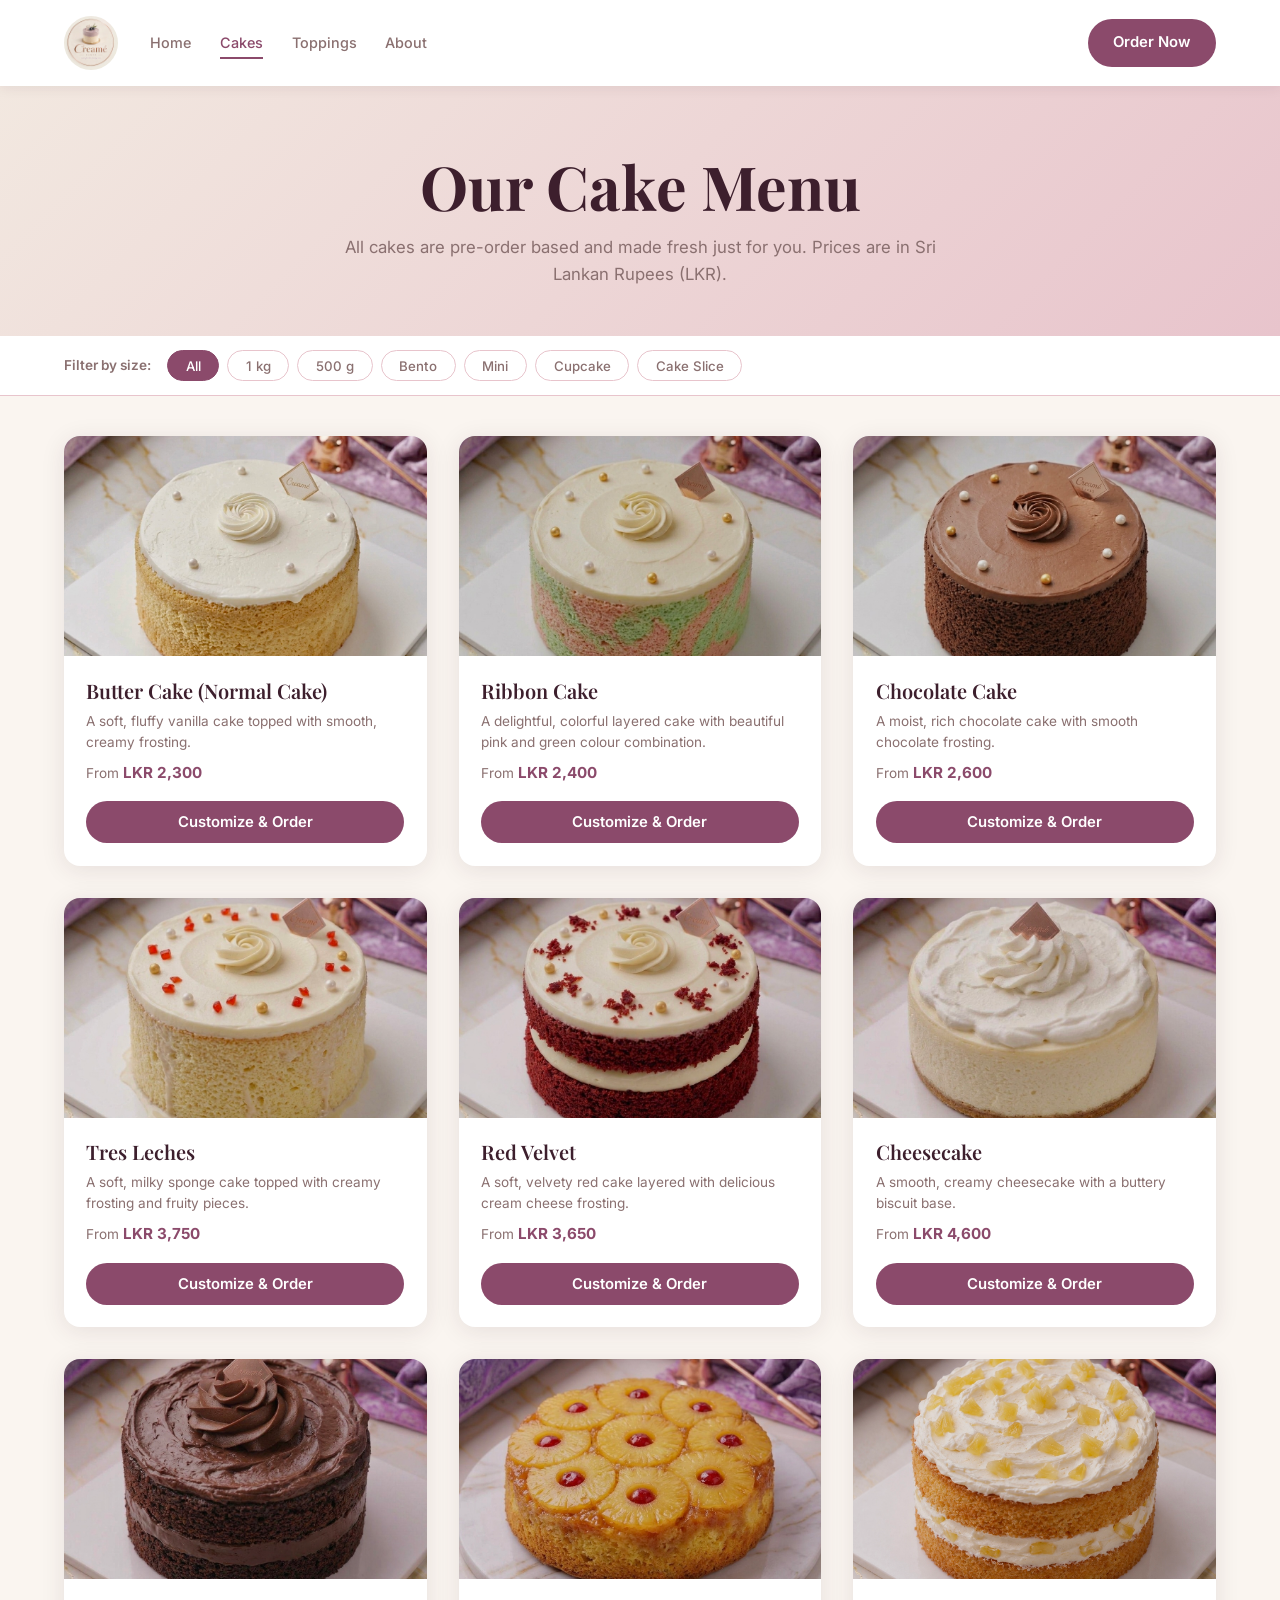
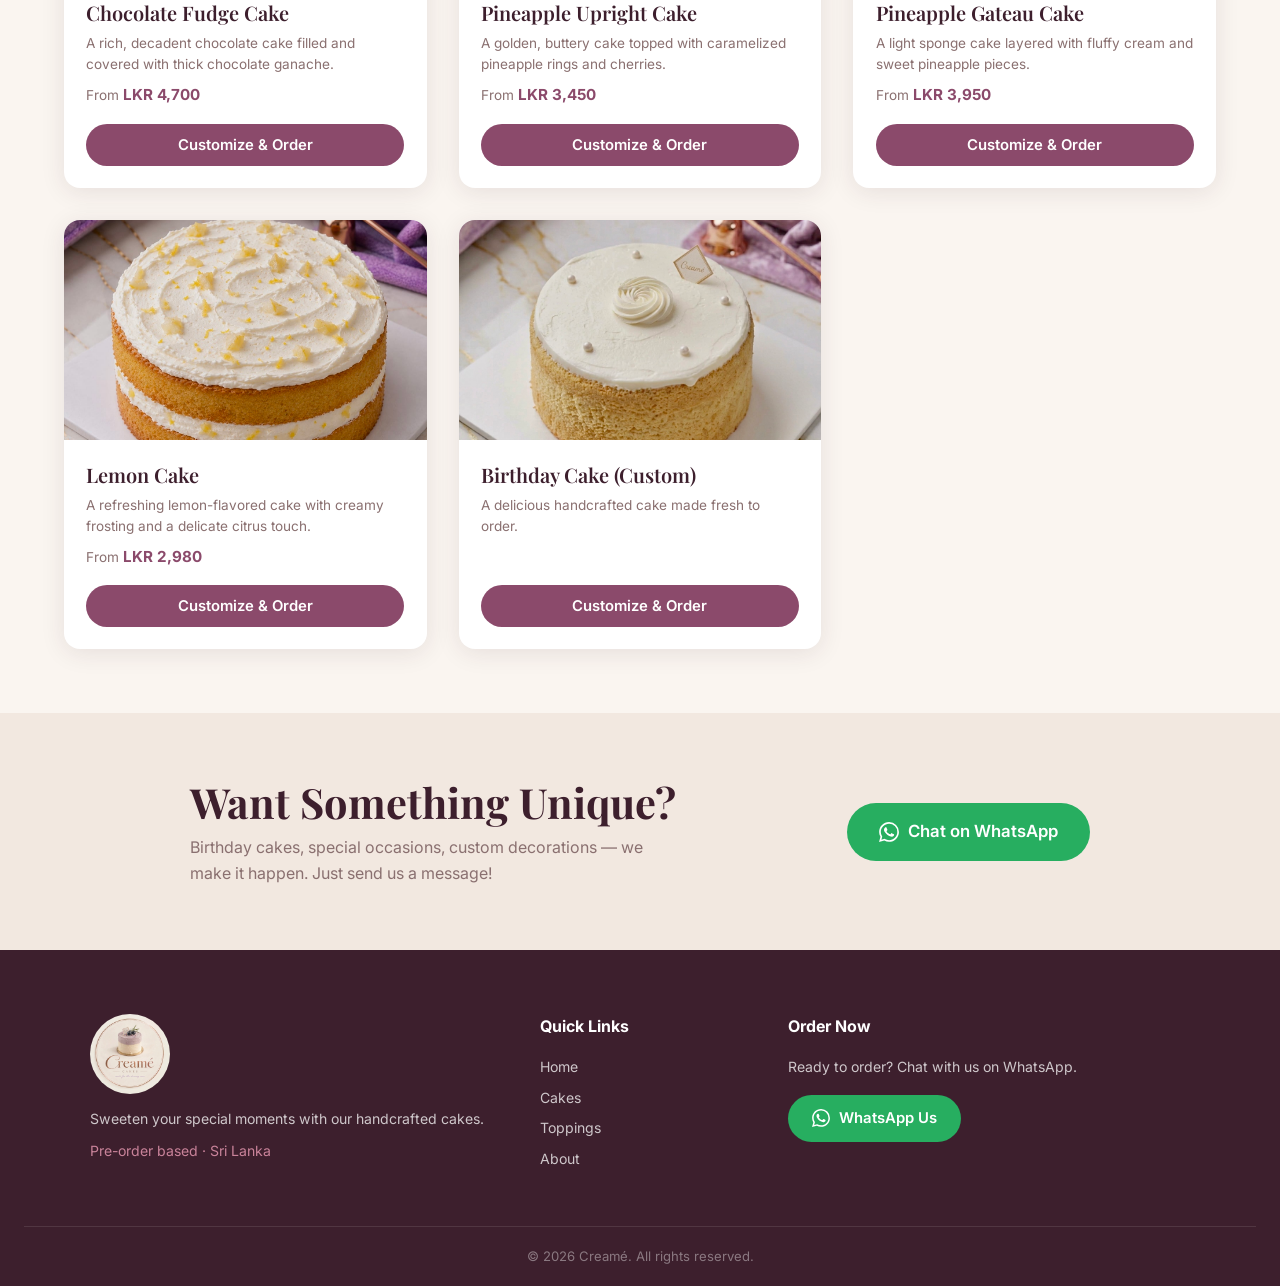
==== catalogue.html @ 0c9bd1e6 "Fix catalogue: embed hardcoded data, fix per-size images and order modal - Add js/data.js with all p" ====
<!DOCTYPE html>
<html lang="en">
<head>
  <meta charset="UTF-8" />
  <meta name="viewport" content="width=device-width, initial-scale=1.0" />
  <title>Cake Catalogue – Creamé</title>
  <link rel="stylesheet" href="css/style.css" />
  <link href="https://fonts.googleapis.com/css2?family=Playfair+Display:ital,wght@0,400;0,600;0,700;1,400&family=Inter:wght@300;400;500;600&display=swap" rel="stylesheet" />
</head>
<body>

  <!-- NAV -->
  <header class="navbar">
    <div class="nav-inner">
      <a href="index.html" class="logo-img-link"><img src="images/logo.jpeg" alt="Creamé Cakes" class="logo-img" /></a>
      <nav class="nav-links">
        <a href="index.html">Home</a>
        <a href="catalogue.html" class="active">Cakes</a>
        <a href="index.html#toppings">Toppings</a>
        <a href="index.html#about">About</a>
      </nav>
      <a href="#catalogue" class="btn-primary">Order Now</a>
      <button class="hamburger" id="hamburger" aria-label="menu">&#9776;</button>
    </div>
    <div class="mobile-menu" id="mobileMenu">
      <a href="index.html">Home</a>
      <a href="catalogue.html">Cakes</a>
      <a href="index.html#toppings">Toppings</a>
      <a href="index.html#about">About</a>
    </div>
  </header>

  <!-- PAGE HERO -->
  <section class="page-hero">
    <h1>Our Cake Menu</h1>
    <p>All cakes are pre-order based and made fresh just for you. Prices are in Sri Lankan Rupees (LKR).</p>
  </section>

  <!-- LOADING -->
  <div class="loader" id="loader">
    <div class="loader-spinner"></div>
    <p>Loading our freshest menu...</p>
  </div>

  <!-- ERROR -->
  <div class="fetch-error" id="fetchError" style="display:none;">
    <p>⚠️ Could not load the menu. <a href="#" onclick="loadCatalogueData()">Try again</a> or <a href="https://wa.me/94XXXXXXXXX" target="_blank" id="errorWA">contact us on WhatsApp</a> to place an order.</p>
  </div>

  <!-- FILTER BAR -->
  <section class="filter-bar" id="filterBar" style="display:none;">
    <div class="filter-inner">
      <span class="filter-label">Filter by size:</span>
      <div class="filter-tabs" id="filterTabs">
        <button class="filter-tab active" data-size="all">All</button>
        <button class="filter-tab" data-size="1kg">1 kg</button>
        <button class="filter-tab" data-size="500g">500 g</button>
        <button class="filter-tab" data-size="bento">Bento</button>
        <button class="filter-tab" data-size="mini">Mini</button>
        <button class="filter-tab" data-size="cupcake">Cupcake</button>
        <button class="filter-tab" data-size="slice">Cake Slice</button>
      </div>
    </div>
  </section>

  <!-- CATALOGUE -->
  <main class="catalogue-section" id="catalogue">
    <div class="catalogue-grid" id="catalogueGrid">
      <!-- Cards injected by JS -->
    </div>
  </main>

  <!-- CUSTOM ORDER BANNER -->
  <section class="cta-banner">
    <div class="cta-inner">
      <div class="cta-text">
        <h2>Want Something Unique?</h2>
        <p>Birthday cakes, special occasions, custom decorations — we make it happen. Just send us a message!</p>
      </div>
      <a href="https://wa.me/94XXXXXXXXX" target="_blank" class="btn-whatsapp btn-large" id="ctaBannerWA">
        <svg viewBox="0 0 24 24" fill="currentColor" width="20" height="20"><path d="M17.472 14.382c-.297-.149-1.758-.867-2.03-.967-.273-.099-.471-.148-.67.15-.197.297-.767.966-.94 1.164-.173.199-.347.223-.644.075-.297-.15-1.255-.463-2.39-1.475-.883-.788-1.48-1.761-1.653-2.059-.173-.297-.018-.458.13-.606.134-.133.298-.347.446-.52.149-.174.198-.298.298-.497.099-.198.05-.371-.025-.52-.075-.149-.669-1.612-.916-2.207-.242-.579-.487-.5-.669-.51-.173-.008-.371-.01-.57-.01-.198 0-.52.074-.792.372-.272.297-1.04 1.016-1.04 2.479 0 1.462 1.065 2.875 1.213 3.074.149.198 2.096 3.2 5.077 4.487.709.306 1.262.489 1.694.625.712.227 1.36.195 1.871.118.571-.085 1.758-.719 2.006-1.413.248-.694.248-1.289.173-1.413-.074-.124-.272-.198-.57-.347m-5.421 7.403h-.004a9.87 9.87 0 01-5.031-1.378l-.361-.214-3.741.982.998-3.648-.235-.374a9.86 9.86 0 01-1.51-5.26c.001-5.45 4.436-9.884 9.888-9.884 2.64 0 5.122 1.03 6.988 2.898a9.825 9.825 0 012.893 6.994c-.003 5.45-4.437 9.884-9.885 9.884m8.413-18.297A11.815 11.815 0 0012.05 0C5.495 0 .16 5.335.157 11.892c0 2.096.547 4.142 1.588 5.945L.057 24l6.305-1.654a11.882 11.882 0 005.683 1.448h.005c6.554 0 11.89-5.335 11.893-11.893a11.821 11.821 0 00-3.48-8.413z"/></svg>
        Chat on WhatsApp
      </a>
    </div>
  </section>

  <!-- FOOTER -->
  <footer class="footer">
    <div class="footer-inner">
      <div class="footer-brand">
        <img src="images/logo.jpeg" alt="Creamé Cakes" class="logo-img logo-img--footer" />
        <p>Sweeten your special moments with our handcrafted cakes.</p>
        <p class="footer-note">Pre-order based · Sri Lanka</p>
      </div>
      <div class="footer-links">
        <h4>Quick Links</h4>
        <a href="index.html">Home</a>
        <a href="catalogue.html">Cakes</a>
        <a href="index.html#toppings">Toppings</a>
        <a href="index.html#about">About</a>
      </div>
      <div class="footer-contact">
        <h4>Order Now</h4>
        <p>Ready to order? Chat with us on WhatsApp.</p>
        <a href="https://wa.me/94XXXXXXXXX" target="_blank" class="btn-whatsapp" id="footerWA">
          <svg viewBox="0 0 24 24" fill="currentColor" width="18" height="18"><path d="M17.472 14.382c-.297-.149-1.758-.867-2.03-.967-.273-.099-.471-.148-.67.15-.197.297-.767.966-.94 1.164-.173.199-.347.223-.644.075-.297-.15-1.255-.463-2.39-1.475-.883-.788-1.48-1.761-1.653-2.059-.173-.297-.018-.458.13-.606.134-.133.298-.347.446-.52.149-.174.198-.298.298-.497.099-.198.05-.371-.025-.52-.075-.149-.669-1.612-.916-2.207-.242-.579-.487-.5-.669-.51-.173-.008-.371-.01-.57-.01-.198 0-.52.074-.792.372-.272.297-1.04 1.016-1.04 2.479 0 1.462 1.065 2.875 1.213 3.074.149.198 2.096 3.2 5.077 4.487.709.306 1.262.489 1.694.625.712.227 1.36.195 1.871.118.571-.085 1.758-.719 2.006-1.413.248-.694.248-1.289.173-1.413-.074-.124-.272-.198-.57-.347m-5.421 7.403h-.004a9.87 9.87 0 01-5.031-1.378l-.361-.214-3.741.982.998-3.648-.235-.374a9.86 9.86 0 01-1.51-5.26c.001-5.45 4.436-9.884 9.888-9.884 2.64 0 5.122 1.03 6.988 2.898a9.825 9.825 0 012.893 6.994c-.003 5.45-4.437 9.884-9.885 9.884m8.413-18.297A11.815 11.815 0 0012.05 0C5.495 0 .16 5.335.157 11.892c0 2.096.547 4.142 1.588 5.945L.057 24l6.305-1.654a11.882 11.882 0 005.683 1.448h.005c6.554 0 11.89-5.335 11.893-11.893a11.821 11.821 0 00-3.48-8.413z"/></svg>
          WhatsApp Us
        </a>
      </div>
    </div>
    <div class="footer-bottom">
      <p>&copy; 2026 Creamé. All rights reserved.</p>
    </div>
  </footer>

  <!-- ORDER MODAL -->
  <div class="modal-backdrop" id="orderModal">
    <div class="modal">
      <button class="modal-close" onclick="closeOrderModal()">&#x2715;</button>
      <div class="modal-img-wrap">
        <img id="modalImg" src="" alt="" />
      </div>
      <div class="modal-body">
        <h2 id="modalCakeName" class="modal-cake-name"></h2>
        <p id="modalCakeDesc" class="modal-cake-desc"></p>

        <div class="modal-section">
          <h4>📦 Choose Size</h4>
          <div class="size-opts" id="modalSizes"></div>
        </div>

        <div class="modal-section">
          <h4>🧁 Choose Icing</h4>
          <div class="icing-opts" id="modalIcing"></div>
        </div>

        <div class="modal-section">
          <h4>🍓 Add Toppings <span class="optional">(optional, pick any)</span></h4>
          <div class="modal-toppings" id="modalToppings"></div>
        </div>

        <div class="modal-section">
          <h4>📝 Special Notes <span class="optional">(optional)</span></h4>
          <textarea id="modalNotes" class="modal-notes" rows="2"
            placeholder="e.g. Write 'Happy Birthday Sasha', extra frosting, allergen info…"></textarea>
        </div>

        <button class="btn-wa-order" onclick="sendWhatsAppOrder()">
          <svg viewBox="0 0 24 24" fill="currentColor" width="20" height="20"><path d="M17.472 14.382c-.297-.149-1.758-.867-2.03-.967-.273-.099-.471-.148-.67.15-.197.297-.767.966-.94 1.164-.173.199-.347.223-.644.075-.297-.15-1.255-.463-2.39-1.475-.883-.788-1.48-1.761-1.653-2.059-.173-.297-.018-.458.13-.606.134-.133.298-.347.446-.52.149-.174.198-.298.298-.497.099-.198.05-.371-.025-.52-.075-.149-.669-1.612-.916-2.207-.242-.579-.487-.5-.669-.51-.173-.008-.371-.01-.57-.01-.198 0-.52.074-.792.372-.272.297-1.04 1.016-1.04 2.479 0 1.462 1.065 2.875 1.213 3.074.149.198 2.096 3.2 5.077 4.487.709.306 1.262.489 1.694.625.712.227 1.36.195 1.871.118.571-.085 1.758-.719 2.006-1.413.248-.694.248-1.289.173-1.413-.074-.124-.272-.198-.57-.347m-5.421 7.403h-.004a9.87 9.87 0 01-5.031-1.378l-.361-.214-3.741.982.998-3.648-.235-.374a9.86 9.86 0 01-1.51-5.26c.001-5.45 4.436-9.884 9.888-9.884 2.64 0 5.122 1.03 6.988 2.898a9.825 9.825 0 012.893 6.994c-.003 5.45-4.437 9.884-9.885 9.884m8.413-18.297A11.815 11.815 0 0012.05 0C5.495 0 .16 5.335.157 11.892c0 2.096.547 4.142 1.588 5.945L.057 24l6.305-1.654a11.882 11.882 0 005.683 1.448h.005c6.554 0 11.89-5.335 11.893-11.893a11.821 11.821 0 00-3.48-8.413z"/></svg>
          Send Order on WhatsApp
        </button>
      </div>
    </div>
  </div>

  <script src="js/data.js"></script>
  <script src="js/config.js"></script>
  <script src="js/app.js"></script>
  <script>
    document.getElementById("hamburger").addEventListener("click", () => {
      document.getElementById("mobileMenu").classList.toggle("open");
    });

    const urlParams = new URLSearchParams(window.location.search);
    const defaultSize = urlParams.get("size") || "all";

    document.addEventListener("DOMContentLoaded", () => {
      loadCatalogueData(defaultSize);
    });
  </script>
</body>
</html>
---- css/style.css ----
/* ─────────────────────────────────────────────────────────
   CREAME – Design System
   Palette: warm rose/mauve + cream + dark chocolate
───────────────────────────────────────────────────────── */

:root {
  --rose:      #8B4A6B;     /* deep mauve-rose */
  --rose-mid:  #A35C7A;     /* medium rose */
  --rose-light:#C9839A;     /* soft rose */
  --blush:     #E8C4CC;     /* light blush */
  --cream:     #FAF5F0;     /* warm cream background */
  --cream-dark:#F2E8E0;     /* slightly deeper cream */
  --choco:     #3D1F2D;     /* dark chocolate text */
  --choco-mid: #5A3040;     /* medium dark */
  --gray:      #8A7070;     /* muted text */
  --white:     #FFFFFF;
  --green:     #27AE60;     /* WhatsApp green */

  --ff-serif: "Playfair Display", Georgia, serif;
  --ff-sans:  "Inter", system-ui, sans-serif;

  --radius:   16px;
  --radius-sm: 8px;
  --shadow:   0 4px 24px rgba(61,31,45,.10);
  --shadow-lg:0 8px 48px rgba(61,31,45,.16);

  --transition: .25s ease;
}

*, *::before, *::after { box-sizing: border-box; margin: 0; padding: 0; }

html { scroll-behavior: smooth; }

body {
  font-family: var(--ff-sans);
  background: var(--cream);
  color: var(--choco);
  line-height: 1.6;
  overflow-x: hidden;
}

img { display: block; max-width: 100%; }
a   { color: inherit; text-decoration: none; }

/* ── Typography ─────────────────────────────────────────── */
h1, h2, h3 { font-family: var(--ff-serif); line-height: 1.2; }
h1 { font-size: clamp(2.2rem, 5vw, 3.8rem); }
h2 { font-size: clamp(1.8rem, 3.5vw, 2.6rem); }
h3 { font-size: 1.2rem; font-weight: 600; }
em { color: var(--rose-mid); font-style: italic; }

/* ── Buttons ─────────────────────────────────────────────── */
.btn-primary {
  display: inline-flex;
  align-items: center;
  gap: .5rem;
  background: var(--rose);
  color: var(--white);
  padding: .75rem 1.6rem;
  border-radius: 50px;
  font-size: .93rem;
  font-weight: 600;
  font-family: var(--ff-sans);
  transition: background var(--transition), transform var(--transition);
  border: none;
  cursor: pointer;
}
.btn-primary:hover { background: var(--rose-mid); transform: translateY(-2px); }

.btn-outline {
  display: inline-flex;
  align-items: center;
  gap: .5rem;
  background: transparent;
  color: var(--rose);
  padding: .75rem 1.6rem;
  border-radius: 50px;
  font-size: .93rem;
  font-weight: 600;
  border: 2px solid var(--rose);
  transition: all var(--transition);
}
.btn-outline:hover { background: var(--rose); color: var(--white); }

.btn-whatsapp {
  display: inline-flex;
  align-items: center;
  gap: .55rem;
  background: var(--green);
  color: var(--white);
  padding: .75rem 1.5rem;
  border-radius: 50px;
  font-size: .93rem;
  font-weight: 600;
  transition: filter var(--transition), transform var(--transition);
}
.btn-whatsapp:hover { filter: brightness(1.1); transform: translateY(-2px); }
.btn-whatsapp.btn-large { padding: .95rem 2rem; font-size: 1.05rem; }

/* ── Navbar ──────────────────────────────────────────────── */
.navbar {
  position: sticky;
  top: 0;
  z-index: 100;
  background: var(--white);
  box-shadow: 0 2px 12px rgba(61,31,45,.08);
}

.nav-inner {
  max-width: 1200px;
  margin: 0 auto;
  padding: 1rem 1.5rem;
  display: flex;
  align-items: center;
  gap: 2rem;
}

.logo-img-link { display: flex; align-items: center; flex-shrink: 0; }

.logo-img {
  height: 54px;
  width: 54px;
  object-fit: cover;
  border-radius: 50%;
  display: block;
}

.logo-img--footer {
  height: 80px;
  width: 80px;
  margin-bottom: .8rem;
}

.nav-links {
  display: flex;
  gap: 1.8rem;
  margin-right: auto;
}

.nav-links a {
  font-size: .9rem;
  font-weight: 500;
  color: var(--gray);
  transition: color var(--transition);
  position: relative;
}
.nav-links a::after {
  content: "";
  position: absolute;
  bottom: -4px;
  left: 0;
  width: 0;
  height: 2px;
  background: var(--rose);
  transition: width var(--transition);
}
.nav-links a:hover, .nav-links a.active { color: var(--rose); }
.nav-links a:hover::after, .nav-links a.active::after { width: 100%; }

.hamburger {
  display: none;
  background: none;
  border: none;
  font-size: 1.5rem;
  color: var(--rose);
  cursor: pointer;
  margin-left: auto;
}

.mobile-menu {
  display: none;
  flex-direction: column;
  gap: 1rem;
  padding: 1rem 1.5rem 1.5rem;
  border-top: 1px solid var(--blush);
}
.mobile-menu a { font-weight: 500; color: var(--choco-mid); }
.mobile-menu.open { display: flex; }

/* ── Hero ────────────────────────────────────────────────── */
.hero {
  max-width: 1200px;
  margin: 0 auto;
  padding: 4rem 1.5rem;
  display: grid;
  grid-template-columns: 1fr 1fr;
  align-items: center;
  gap: 3rem;
  min-height: 85vh;
}

.hero-tag {
  display: inline-block;
  background: var(--blush);
  color: var(--rose);
  padding: .35rem .9rem;
  border-radius: 50px;
  font-size: .8rem;
  font-weight: 600;
  letter-spacing: .04em;
  text-transform: uppercase;
  margin-bottom: 1.2rem;
}

.hero-text h1 { color: var(--choco); margin-bottom: 1rem; }
.hero-sub { color: var(--gray); font-size: 1.05rem; max-width: 420px; margin-bottom: 2rem; }
.hero-ctas { display: flex; gap: 1rem; flex-wrap: wrap; }

.hero-image {
  position: relative;
}
.hero-image img {
  width: 100%;
  height: 520px;
  object-fit: cover;
  border-radius: var(--radius);
  box-shadow: var(--shadow-lg);
}
.hero-image::before {
  content: "";
  position: absolute;
  inset: -12px;
  border: 3px solid var(--blush);
  border-radius: calc(var(--radius) + 12px);
  z-index: -1;
}

/* ── Badges ──────────────────────────────────────────────── */
.badges {
  background: var(--white);
  padding: 2.5rem 1.5rem;
}
.badges {
  max-width: 1200px;
  margin: 0 auto;
  display: grid;
  grid-template-columns: repeat(4, 1fr);
  gap: 1.5rem;
  background: none;
}
.badge {
  display: flex;
  align-items: center;
  gap: 1rem;
  background: var(--white);
  padding: 1.5rem;
  border-radius: var(--radius-sm);
  box-shadow: var(--shadow);
}
.badge-icon { font-size: 1.8rem; flex-shrink: 0; }
.badge strong { display: block; color: var(--choco); font-size: .95rem; }
.badge p { font-size: .82rem; color: var(--gray); margin-top: .2rem; }

/* ── Section header ──────────────────────────────────────── */
.section-header {
  text-align: center;
  margin-bottom: 2.5rem;
}
.section-header h2 { color: var(--choco); margin-bottom: .5rem; }
.section-header p  { color: var(--gray); max-width: 500px; margin: 0 auto; }

/* ── Categories ──────────────────────────────────────────── */
.categories {
  max-width: 1200px;
  margin: 5rem auto;
  padding: 0 1.5rem;
}

.cat-grid {
  display: grid;
  grid-template-columns: repeat(3, 1fr);
  gap: 1.5rem;
}

.cat-card {
  position: relative;
  border-radius: var(--radius);
  overflow: hidden;
  box-shadow: var(--shadow);
  background: var(--cream-dark);
  transition: transform var(--transition), box-shadow var(--transition);
  display: block;
}
.cat-card:hover { transform: translateY(-6px); box-shadow: var(--shadow-lg); }

.cat-card img {
  width: 100%;
  height: 220px;
  object-fit: cover;
  transition: transform .4s ease;
}
.cat-card:hover img { transform: scale(1.05); }

.cat-info {
  padding: 1.2rem 1.4rem;
  position: relative;
}
.cat-info h3 { font-size: 1.1rem; color: var(--choco); }
.cat-info p  { font-size: .83rem; color: var(--gray); margin-top: .2rem; }
.cat-arrow   {
  position: absolute;
  right: 1.2rem;
  bottom: 1.2rem;
  width: 32px;
  height: 32px;
  background: var(--rose);
  color: var(--white);
  border-radius: 50%;
  display: flex;
  align-items: center;
  justify-content: center;
  font-size: .9rem;
  transition: background var(--transition);
}
.cat-card:hover .cat-arrow { background: var(--choco); }

/* ── Birthday banner ─────────────────────────────────────── */
.birthday-banner {
  background: linear-gradient(135deg, var(--rose) 0%, var(--choco) 100%);
  margin: 5rem 0;
  padding: 4rem 1.5rem;
}
.birthday-content {
  max-width: 1100px;
  margin: 0 auto;
  display: grid;
  grid-template-columns: 1fr 1fr;
  align-items: center;
  gap: 3rem;
}
.birthday-text h2 { color: var(--white); margin-bottom: 1rem; }
.birthday-text p  { color: rgba(255,255,255,.85); margin-bottom: 1.5rem; font-size: 1.05rem; }
.birthday-text .btn-primary { background: var(--white); color: var(--rose); }
.birthday-text .btn-primary:hover { background: var(--blush); }
.birthday-img img {
  width: 100%;
  height: 360px;
  object-fit: cover;
  border-radius: var(--radius);
  box-shadow: var(--shadow-lg);
}

/* ── Toppings ─────────────────────────────────────────────── */
.toppings-section {
  max-width: 1200px;
  margin: 5rem auto;
  padding: 0 1.5rem;
}
.toppings-grid {
  display: grid;
  grid-template-columns: repeat(auto-fill, minmax(130px, 1fr));
  gap: 1.2rem;
}
.topping-card {
  background: var(--white);
  border-radius: var(--radius-sm);
  overflow: hidden;
  text-align: center;
  box-shadow: var(--shadow);
  transition: transform var(--transition);
}
.topping-card:hover { transform: translateY(-4px); }
.topping-card img {
  width: 100%;
  height: 110px;
  object-fit: cover;
}
.topping-card span {
  display: block;
  padding: .6rem .4rem;
  font-size: .82rem;
  font-weight: 600;
  color: var(--choco);
}

/* ── About ────────────────────────────────────────────────── */
.about-section {
  background: var(--cream-dark);
  padding: 5rem 1.5rem;
}
.about-inner {
  max-width: 1100px;
  margin: 0 auto;
  display: grid;
  grid-template-columns: 1fr 1fr;
  gap: 4rem;
  align-items: center;
}
.about-text h2 { color: var(--choco); margin-bottom: 1.2rem; }
.about-text p  { color: var(--gray); margin-bottom: 1rem; }
.about-text .btn-primary { margin-top: .5rem; }
.about-img img {
  width: 100%;
  height: 400px;
  object-fit: cover;
  border-radius: var(--radius);
  box-shadow: var(--shadow-lg);
}

/* ── Footer ──────────────────────────────────────────────── */
.footer {
  background: var(--choco);
  color: rgba(255,255,255,.75);
  padding: 4rem 1.5rem 0;
}
.footer-inner {
  max-width: 1100px;
  margin: 0 auto;
  display: grid;
  grid-template-columns: 2fr 1fr 2fr;
  gap: 3rem;
  padding-bottom: 3rem;
}
.footer .logo       { color: var(--blush); display: block; margin-bottom: .7rem; }
.footer-brand p     { font-size: .88rem; line-height: 1.7; }
.footer-note        { font-size: .8rem; color: var(--rose-light); margin-top: .5rem; }
.footer-links h4,
.footer-contact h4  { color: var(--white); font-size: 1rem; margin-bottom: 1rem; }
.footer-links a     { display: block; margin-bottom: .5rem; font-size: .88rem; transition: color var(--transition); }
.footer-links a:hover { color: var(--blush); }
.footer-contact p   { font-size: .88rem; margin-bottom: 1rem; }
.footer-bottom {
  border-top: 1px solid rgba(255,255,255,.1);
  text-align: center;
  padding: 1.2rem;
  font-size: .82rem;
  color: rgba(255,255,255,.4);
}

/* ── Page hero (catalogue) ───────────────────────────────── */
.page-hero {
  background: linear-gradient(135deg, var(--cream-dark) 0%, var(--blush) 100%);
  text-align: center;
  padding: 4rem 1.5rem 3rem;
}
.page-hero h1 { color: var(--choco); margin-bottom: .7rem; }
.page-hero p  { color: var(--gray); font-size: 1.05rem; max-width: 600px; margin: 0 auto; }

/* ── Loader ──────────────────────────────────────────────── */
.loader {
  display: flex;
  flex-direction: column;
  align-items: center;
  gap: 1rem;
  padding: 5rem;
  color: var(--gray);
}
.loader-spinner {
  width: 44px;
  height: 44px;
  border: 4px solid var(--blush);
  border-top-color: var(--rose);
  border-radius: 50%;
  animation: spin .8s linear infinite;
}
@keyframes spin { to { transform: rotate(360deg); } }

.fetch-error {
  text-align: center;
  padding: 3rem 1.5rem;
  color: var(--gray);
  font-size: 1rem;
}
.fetch-error a { color: var(--rose); text-decoration: underline; }

/* ── Filter bar ──────────────────────────────────────────── */
.filter-bar {
  background: var(--white);
  border-bottom: 1px solid var(--blush);
  position: sticky;
  top: 65px;
  z-index: 90;
}
.filter-inner {
  max-width: 1200px;
  margin: 0 auto;
  padding: .9rem 1.5rem;
  display: flex;
  align-items: center;
  gap: 1rem;
  flex-wrap: wrap;
}
.filter-label { font-size: .85rem; font-weight: 600; color: var(--gray); white-space: nowrap; }
.filter-tabs  { display: flex; gap: .5rem; flex-wrap: wrap; }
.filter-tab {
  background: none;
  border: 1.5px solid var(--blush);
  color: var(--gray);
  padding: .4rem 1.1rem;
  border-radius: 50px;
  font-size: .83rem;
  font-weight: 500;
  cursor: pointer;
  transition: all var(--transition);
  font-family: var(--ff-sans);
}
.filter-tab:hover  { border-color: var(--rose-light); color: var(--rose); }
.filter-tab.active { background: var(--rose); border-color: var(--rose); color: var(--white); }

/* ── Catalogue grid ──────────────────────────────────────── */
.catalogue-section {
  max-width: 1200px;
  margin: 2.5rem auto 4rem;
  padding: 0 1.5rem;
}
.catalogue-grid {
  display: grid;
  grid-template-columns: repeat(auto-fill, minmax(340px, 1fr));
  gap: 2rem;
}

/* ── Cake card ───────────────────────────────────────────── */
.cake-card {
  background: var(--white);
  border-radius: var(--radius);
  overflow: hidden;
  box-shadow: var(--shadow);
  transition: transform var(--transition), box-shadow var(--transition);
  display: flex;
  flex-direction: column;
}
.cake-card:hover { transform: translateY(-6px); box-shadow: var(--shadow-lg); }

.cake-img-wrap { overflow: hidden; }
.cake-img-wrap img {
  width: 100%;
  height: 220px;
  object-fit: cover;
  transition: transform .4s ease;
}
.cake-card:hover .cake-img-wrap img { transform: scale(1.06); }

.cake-body { padding: 1.4rem; flex: 1; display: flex; flex-direction: column; gap: .5rem; }

.cake-name {
  font-family: var(--ff-serif);
  font-size: 1.25rem;
  color: var(--choco);
}
.cake-desc {
  font-size: .85rem;
  color: var(--gray);
  line-height: 1.55;
  flex: 1;
}
.from-price {
  font-size: .85rem;
  color: var(--gray);
}
.from-price strong { color: var(--rose); font-size: .95rem; }

.btn-customize {
  margin-top: .5rem;
  width: 100%;
  background: var(--rose);
  color: var(--white);
  border: none;
  border-radius: 50px;
  padding: .75rem 1rem;
  font-size: .93rem;
  font-weight: 600;
  font-family: var(--ff-sans);
  cursor: pointer;
  transition: background var(--transition), transform var(--transition);
}
.btn-customize:hover { background: var(--rose-mid); transform: translateY(-2px); }

.no-results { text-align: center; padding: 4rem; color: var(--gray); font-size: 1rem; }
.no-results a { color: var(--rose); text-decoration: underline; }

/* ── Order Modal ─────────────────────────────────────────── */
.modal-backdrop {
  display: none;
  position: fixed;
  inset: 0;
  background: rgba(61,31,45,.55);
  backdrop-filter: blur(4px);
  z-index: 1000;
  align-items: center;
  justify-content: center;
  padding: 1rem;
}
.modal-backdrop.open { display: flex; }

.modal {
  background: var(--white);
  border-radius: var(--radius);
  width: 100%;
  max-width: 760px;
  max-height: 90vh;
  overflow-y: auto;
  display: grid;
  grid-template-columns: 260px 1fr;
  box-shadow: var(--shadow-lg);
  position: relative;
}

.modal-close {
  position: absolute;
  top: .9rem;
  right: 1rem;
  background: var(--cream-dark);
  border: none;
  width: 32px;
  height: 32px;
  border-radius: 50%;
  font-size: 1rem;
  cursor: pointer;
  color: var(--choco);
  display: flex;
  align-items: center;
  justify-content: center;
  z-index: 10;
  transition: background var(--transition);
}
.modal-close:hover { background: var(--blush); }

.modal-img-wrap img {
  width: 260px;
  height: 100%;
  min-height: 300px;
  object-fit: cover;
  border-radius: var(--radius) 0 0 var(--radius);
  transition: src .3s;
}

.modal-body {
  padding: 1.8rem 1.6rem 1.6rem;
  display: flex;
  flex-direction: column;
  gap: 1.1rem;
  overflow-y: auto;
}

.modal-cake-name {
  font-family: var(--ff-serif);
  font-size: 1.5rem;
  color: var(--choco);
  padding-right: 2rem;
}
.modal-cake-desc { font-size: .85rem; color: var(--gray); line-height: 1.5; }

.modal-section h4 {
  font-size: .88rem;
  font-weight: 700;
  color: var(--choco-mid);
  margin-bottom: .65rem;
  text-transform: uppercase;
  letter-spacing: .04em;
}
.optional { font-weight: 400; text-transform: none; letter-spacing: 0; color: var(--gray); }

/* Size options */
.size-opts { display: flex; flex-wrap: wrap; gap: .5rem; }
.size-opt {
  background: var(--cream);
  border: 1.5px solid var(--blush);
  color: var(--choco);
  padding: .45rem 1rem;
  border-radius: 50px;
  font-size: .83rem;
  font-weight: 500;
  font-family: var(--ff-sans);
  cursor: pointer;
  transition: all var(--transition);
}
.size-opt:hover  { border-color: var(--rose-light); color: var(--rose); }
.size-opt.active { background: var(--rose); border-color: var(--rose); color: var(--white); }

/* Icing options */
.icing-opts { display: flex; gap: .7rem; flex-wrap: wrap; }
.icing-opt {
  flex: 1;
  min-width: 130px;
  background: var(--cream);
  border: 2px solid var(--blush);
  border-radius: var(--radius-sm);
  padding: .7rem 1rem;
  cursor: pointer;
  text-align: center;
  transition: all var(--transition);
  font-family: var(--ff-sans);
}
.icing-opt:hover  { border-color: var(--rose-light); }
.icing-opt.active { border-color: var(--rose); background: var(--blush); }
.icing-label { display: block; font-size: .82rem; font-weight: 600; color: var(--choco); }
.icing-price { display: block; font-size: .95rem; font-weight: 700; color: var(--rose); margin-top: .2rem; }

/* Toppings multi-select */
.modal-toppings {
  display: grid;
  grid-template-columns: repeat(auto-fill, minmax(74px, 1fr));
  gap: .5rem;
}
.topping-sel {
  background: var(--cream);
  border: 2px solid var(--blush);
  border-radius: var(--radius-sm);
  padding: .4rem .3rem;
  cursor: pointer;
  text-align: center;
  transition: all var(--transition);
  font-family: var(--ff-sans);
}
.topping-sel img {
  width: 100%;
  height: 52px;
  object-fit: cover;
  border-radius: 6px;
  pointer-events: none;
}
.topping-sel span {
  display: block;
  font-size: .7rem;
  font-weight: 600;
  color: var(--choco);
  margin-top: .3rem;
  pointer-events: none;
}
.topping-sel:hover  { border-color: var(--rose-light); }
.topping-sel.selected { border-color: var(--rose); background: var(--blush); }
.topping-sel.selected span { color: var(--rose); }

/* Notes */
.modal-notes {
  width: 100%;
  padding: .7rem .9rem;
  border: 1.5px solid var(--blush);
  border-radius: var(--radius-sm);
  font-family: var(--ff-sans);
  font-size: .88rem;
  color: var(--choco);
  background: var(--cream);
  resize: vertical;
  outline: none;
  transition: border-color var(--transition);
}
.modal-notes:focus { border-color: var(--rose); }

/* WhatsApp send button */
.btn-wa-order {
  display: flex;
  align-items: center;
  justify-content: center;
  gap: .6rem;
  background: var(--green);
  color: var(--white);
  border: none;
  border-radius: 50px;
  padding: .9rem 1.5rem;
  font-size: 1rem;
  font-weight: 700;
  font-family: var(--ff-sans);
  cursor: pointer;
  transition: filter var(--transition), transform var(--transition);
  margin-top: .3rem;
}
.btn-wa-order:hover { filter: brightness(1.1); transform: translateY(-2px); }

/* Modal responsive */
@media (max-width: 620px) {
  .modal {
    grid-template-columns: 1fr;
    max-height: 95vh;
  }
  .modal-img-wrap img {
    width: 100%;
    height: 200px;
    border-radius: var(--radius) var(--radius) 0 0;
    min-height: unset;
  }
  .modal-body { padding: 1.2rem; }
}

/* ── CTA Banner ──────────────────────────────────────────── */
.cta-banner {
  background: var(--cream-dark);
  padding: 4rem 1.5rem;
}
.cta-inner {
  max-width: 900px;
  margin: 0 auto;
  display: flex;
  align-items: center;
  justify-content: space-between;
  gap: 2rem;
  flex-wrap: wrap;
}
.cta-text h2 { color: var(--choco); margin-bottom: .5rem; }
.cta-text p  { color: var(--gray); max-width: 480px; }

/* ── Responsive ──────────────────────────────────────────── */
@media (max-width: 900px) {
  .hero          { grid-template-columns: 1fr; min-height: auto; text-align: center; }
  .hero-image    { display: none; }
  .hero-ctas     { justify-content: center; }
  .badges        { grid-template-columns: repeat(2, 1fr); }
  .cat-grid      { grid-template-columns: repeat(2, 1fr); }
  .birthday-content { grid-template-columns: 1fr; }
  .birthday-img  { display: none; }
  .about-inner   { grid-template-columns: 1fr; }
  .about-img     { display: none; }
  .footer-inner  { grid-template-columns: 1fr 1fr; }
  .catalogue-grid { grid-template-columns: repeat(auto-fill, minmax(280px, 1fr)); }
  .cta-inner     { flex-direction: column; text-align: center; }
}

@media (max-width: 600px) {
  .nav-links, .navbar .btn-primary { display: none; }
  .hamburger  { display: block; }
  .badges     { grid-template-columns: 1fr; }
  .cat-grid   { grid-template-columns: 1fr; }
  .footer-inner { grid-template-columns: 1fr; }
  .price-row  { flex-direction: column; align-items: flex-start; }
  .size-badge { min-width: unset; }
  .catalogue-grid { grid-template-columns: 1fr; }
}
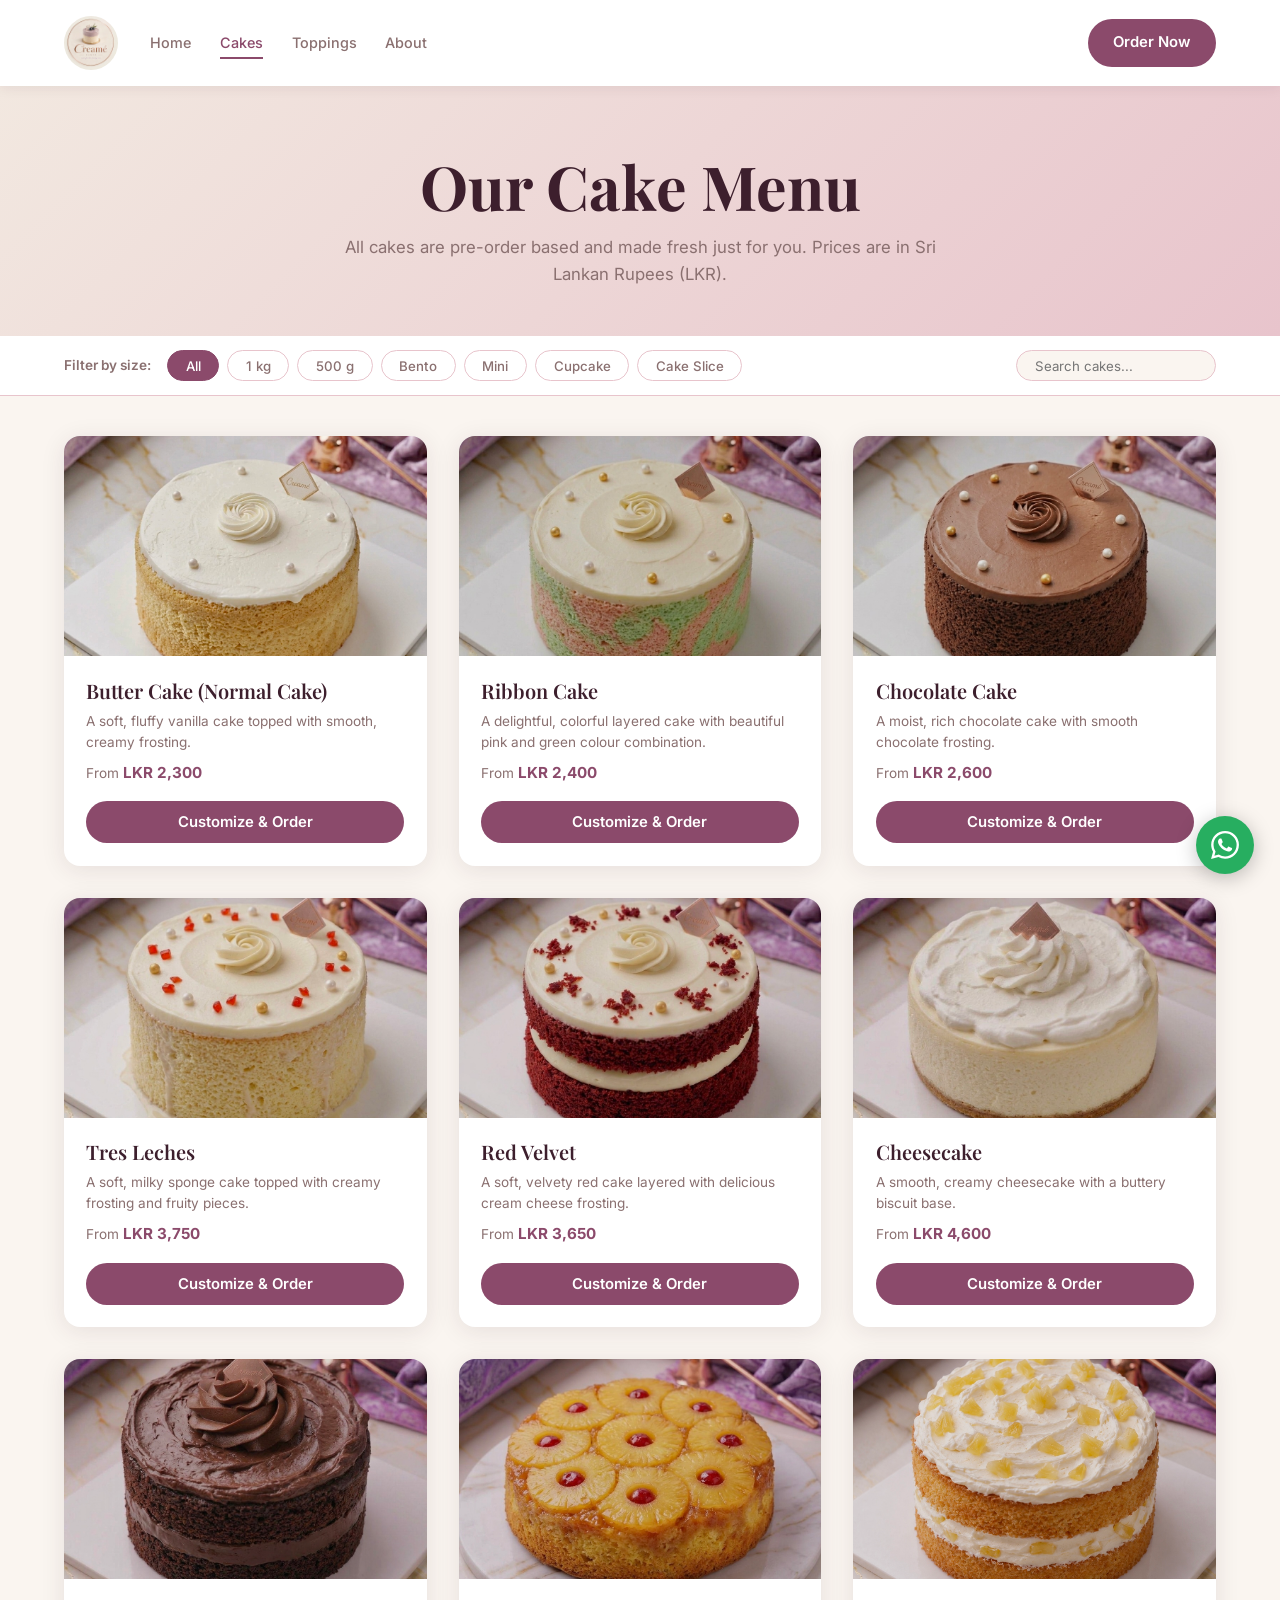
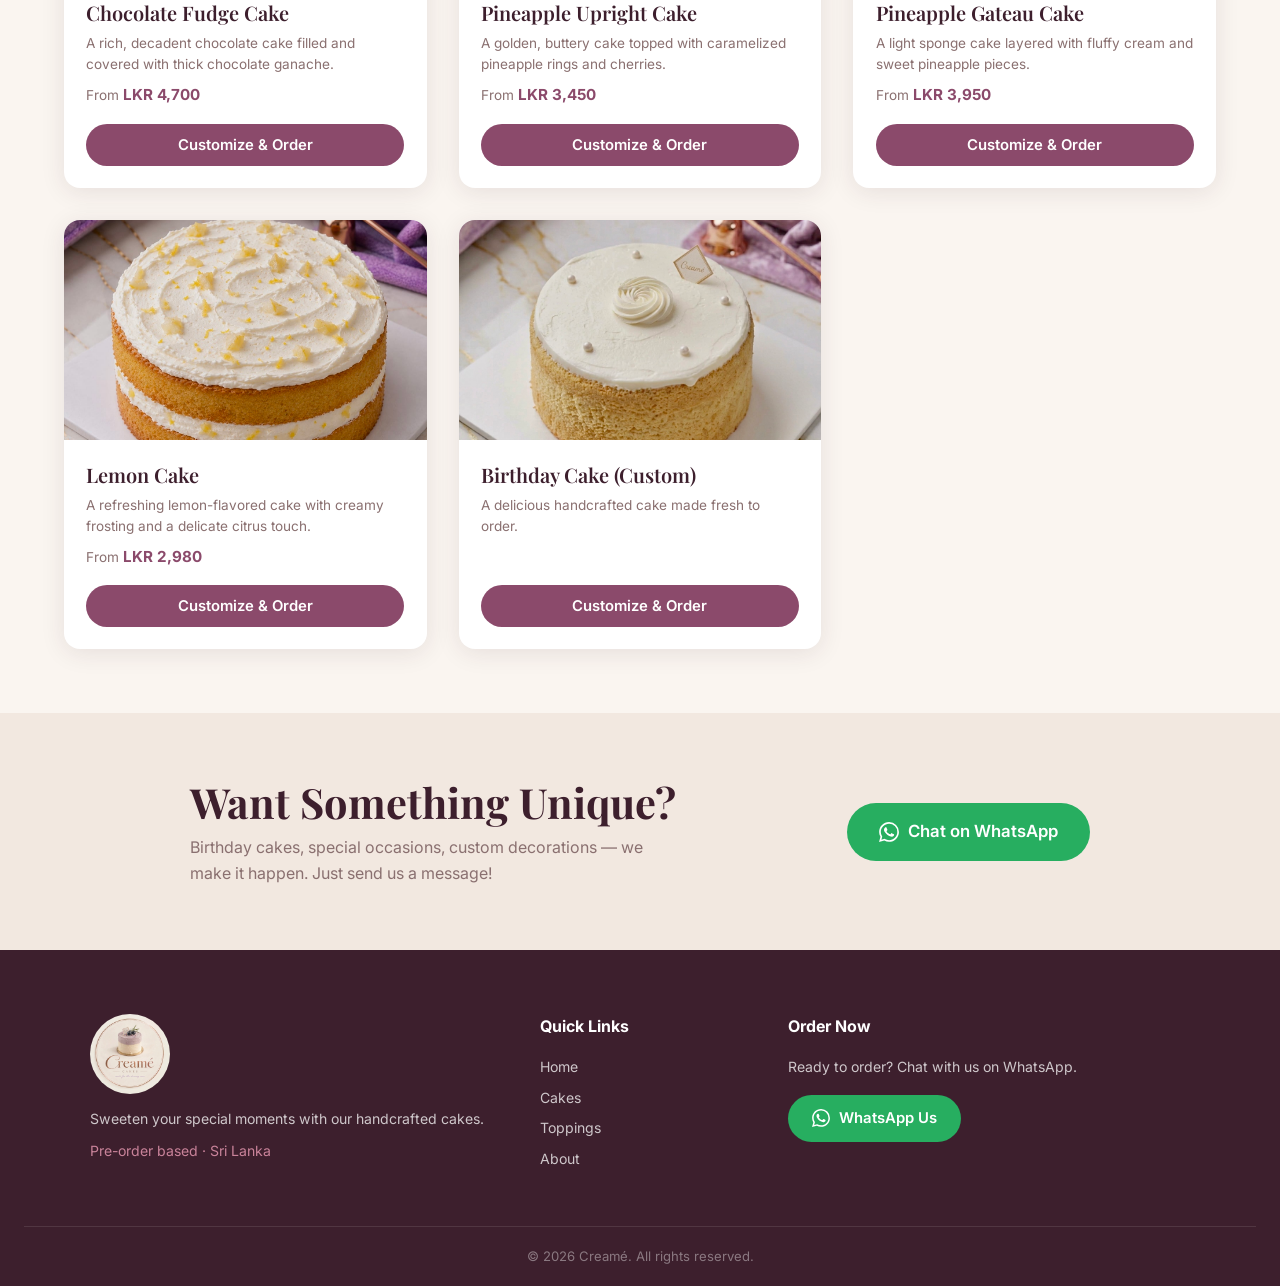
==== commit c8d9db2a: "Add cake inscription, delivery date, quantity, search, and floating WhatsApp button Co-Authored-By: " ====
--- a/catalogue.html
+++ b/catalogue.html
@@ -60,6 +60,7 @@
         <button class="filter-tab" data-size="cupcake">Cupcake</button>
         <button class="filter-tab" data-size="slice">Cake Slice</button>
       </div>
+      <input type="search" id="cakeSearch" class="cake-search" placeholder="Search cakes..." oninput="filterBySearch(this.value)" />
     </div>
   </section>
 
@@ -140,9 +141,29 @@
         </div>
 
         <div class="modal-section">
-          <h4>📝 Special Notes <span class="optional">(optional)</span></h4>
+          <h4>Cake Inscription <span class="optional">(optional)</span></h4>
+          <input type="text" id="modalInscription" class="modal-input"
+            placeholder="e.g. Happy Birthday Sarah" maxlength="80" />
+        </div>
+
+        <div class="modal-section">
+          <h4>Delivery Date</h4>
+          <input type="date" id="modalDate" class="modal-input" />
+        </div>
+
+        <div class="modal-section">
+          <h4>Quantity</h4>
+          <div class="qty-wrap">
+            <button class="qty-btn" onclick="changeQty(-1)">&#8722;</button>
+            <span class="qty-val" id="modalQty">1</span>
+            <button class="qty-btn" onclick="changeQty(1)">&#43;</button>
+          </div>
+        </div>
+
+        <div class="modal-section">
+          <h4>Special Notes <span class="optional">(optional)</span></h4>
           <textarea id="modalNotes" class="modal-notes" rows="2"
-            placeholder="e.g. Write 'Happy Birthday Sasha', extra frosting, allergen info…"></textarea>
+            placeholder="e.g. extra frosting, allergen info, special decorations…"></textarea>
         </div>
 
         <button class="btn-wa-order" onclick="sendWhatsAppOrder()">
@@ -152,6 +173,11 @@
       </div>
     </div>
   </div>
+
+  <!-- Floating WhatsApp -->
+  <a href="https://wa.me/94XXXXXXXXX" target="_blank" class="wa-float" id="floatWA" aria-label="Chat on WhatsApp">
+    <svg viewBox="0 0 24 24" fill="white" width="28" height="28"><path d="M17.472 14.382c-.297-.149-1.758-.867-2.03-.967-.273-.099-.471-.148-.67.15-.197.297-.767.966-.94 1.164-.173.199-.347.223-.644.075-.297-.15-1.255-.463-2.39-1.475-.883-.788-1.48-1.761-1.653-2.059-.173-.297-.018-.458.13-.606.134-.133.298-.347.446-.52.149-.174.198-.298.298-.497.099-.198.05-.371-.025-.52-.075-.149-.669-1.612-.916-2.207-.242-.579-.487-.5-.669-.51-.173-.008-.371-.01-.57-.01-.198 0-.52.074-.792.372-.272.297-1.04 1.016-1.04 2.479 0 1.462 1.065 2.875 1.213 3.074.149.198 2.096 3.2 5.077 4.487.709.306 1.262.489 1.694.625.712.227 1.36.195 1.871.118.571-.085 1.758-.719 2.006-1.413.248-.694.248-1.289.173-1.413-.074-.124-.272-.198-.57-.347m-5.421 7.403h-.004a9.87 9.87 0 01-5.031-1.378l-.361-.214-3.741.982.998-3.648-.235-.374a9.86 9.86 0 01-1.51-5.26c.001-5.45 4.436-9.884 9.888-9.884 2.64 0 5.122 1.03 6.988 2.898a9.825 9.825 0 012.893 6.994c-.003 5.45-4.437 9.884-9.885 9.884m8.413-18.297A11.815 11.815 0 0012.05 0C5.495 0 .16 5.335.157 11.892c0 2.096.547 4.142 1.588 5.945L.057 24l6.305-1.654a11.882 11.882 0 005.683 1.448h.005c6.554 0 11.89-5.335 11.893-11.893a11.821 11.821 0 00-3.48-8.413z"/></svg>
+  </a>
 
   <script src="js/data.js"></script>
   <script src="js/config.js"></script>
--- a/css/style.css
+++ b/css/style.css
@@ -789,6 +789,87 @@
 .cta-text h2 { color: var(--choco); margin-bottom: .5rem; }
 .cta-text p  { color: var(--gray); max-width: 480px; }
 
+/* ── Search input ────────────────────────────────────────── */
+.cake-search {
+  margin-left: auto;
+  border: 1.5px solid var(--blush);
+  border-radius: 50px;
+  padding: .4rem 1.1rem;
+  font-size: .83rem;
+  font-family: var(--ff-sans);
+  color: var(--choco);
+  background: var(--cream);
+  outline: none;
+  width: 200px;
+  transition: border-color var(--transition);
+}
+.cake-search:focus { border-color: var(--rose); }
+
+/* ── Modal input (inscription / date) ───────────────────── */
+.modal-input {
+  width: 100%;
+  padding: .7rem .9rem;
+  border: 1.5px solid var(--blush);
+  border-radius: var(--radius-sm);
+  font-family: var(--ff-sans);
+  font-size: .88rem;
+  color: var(--choco);
+  background: var(--cream);
+  outline: none;
+  transition: border-color var(--transition);
+}
+.modal-input:focus { border-color: var(--rose); }
+
+/* ── Quantity selector ───────────────────────────────────── */
+.qty-wrap {
+  display: flex;
+  align-items: center;
+  gap: 1rem;
+}
+.qty-btn {
+  width: 34px;
+  height: 34px;
+  border-radius: 50%;
+  border: 1.5px solid var(--blush);
+  background: var(--cream);
+  color: var(--choco);
+  font-size: 1.2rem;
+  font-weight: 700;
+  cursor: pointer;
+  display: flex;
+  align-items: center;
+  justify-content: center;
+  transition: all var(--transition);
+  font-family: var(--ff-sans);
+  line-height: 1;
+}
+.qty-btn:hover { border-color: var(--rose); color: var(--rose); background: var(--blush); }
+.qty-val {
+  font-size: 1.15rem;
+  font-weight: 700;
+  color: var(--choco);
+  min-width: 28px;
+  text-align: center;
+}
+
+/* ── Floating WhatsApp button ────────────────────────────── */
+.wa-float {
+  position: fixed;
+  bottom: 1.6rem;
+  right: 1.6rem;
+  width: 58px;
+  height: 58px;
+  background: var(--green);
+  border-radius: 50%;
+  display: flex;
+  align-items: center;
+  justify-content: center;
+  box-shadow: 0 4px 20px rgba(0,0,0,.25);
+  z-index: 500;
+  transition: transform var(--transition), filter var(--transition);
+}
+.wa-float:hover { transform: scale(1.1); filter: brightness(1.1); }
+
 /* ── Responsive ──────────────────────────────────────────── */
 @media (max-width: 900px) {
   .hero          { grid-template-columns: 1fr; min-height: auto; text-align: center; }
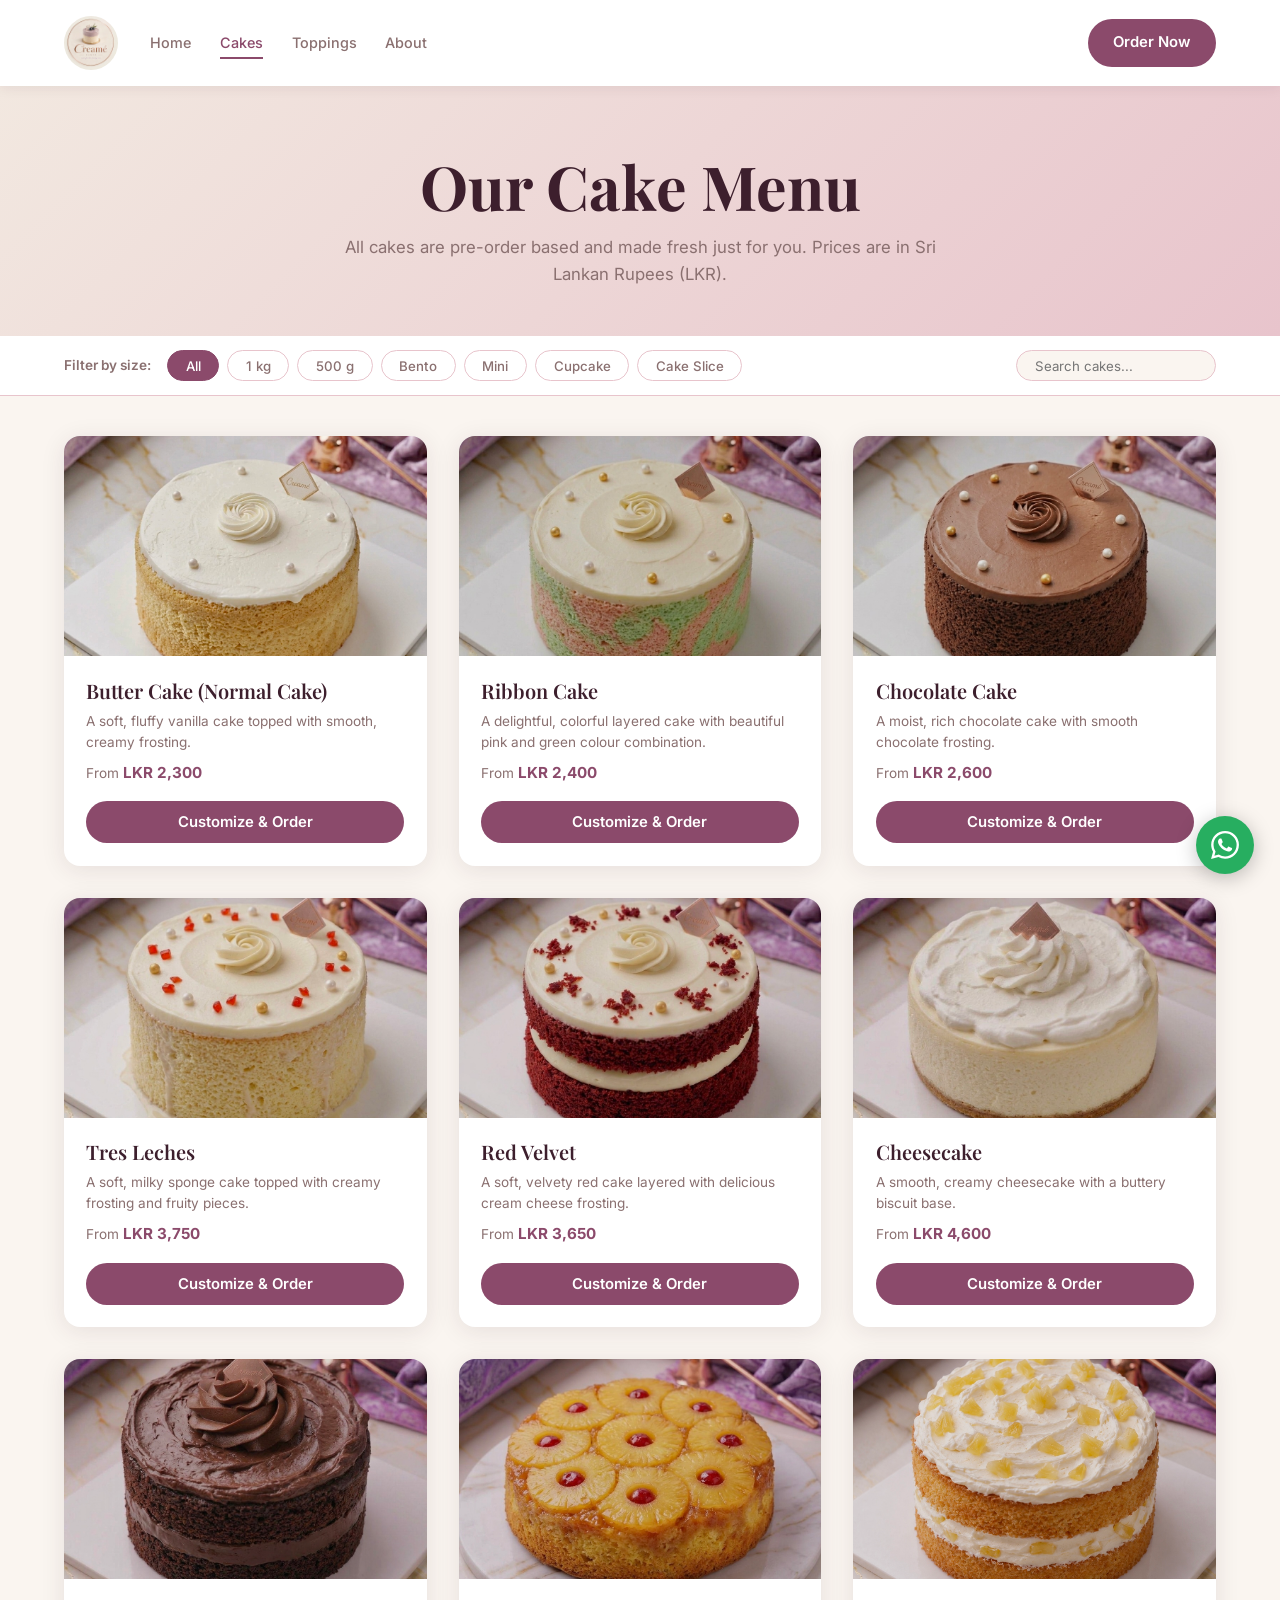
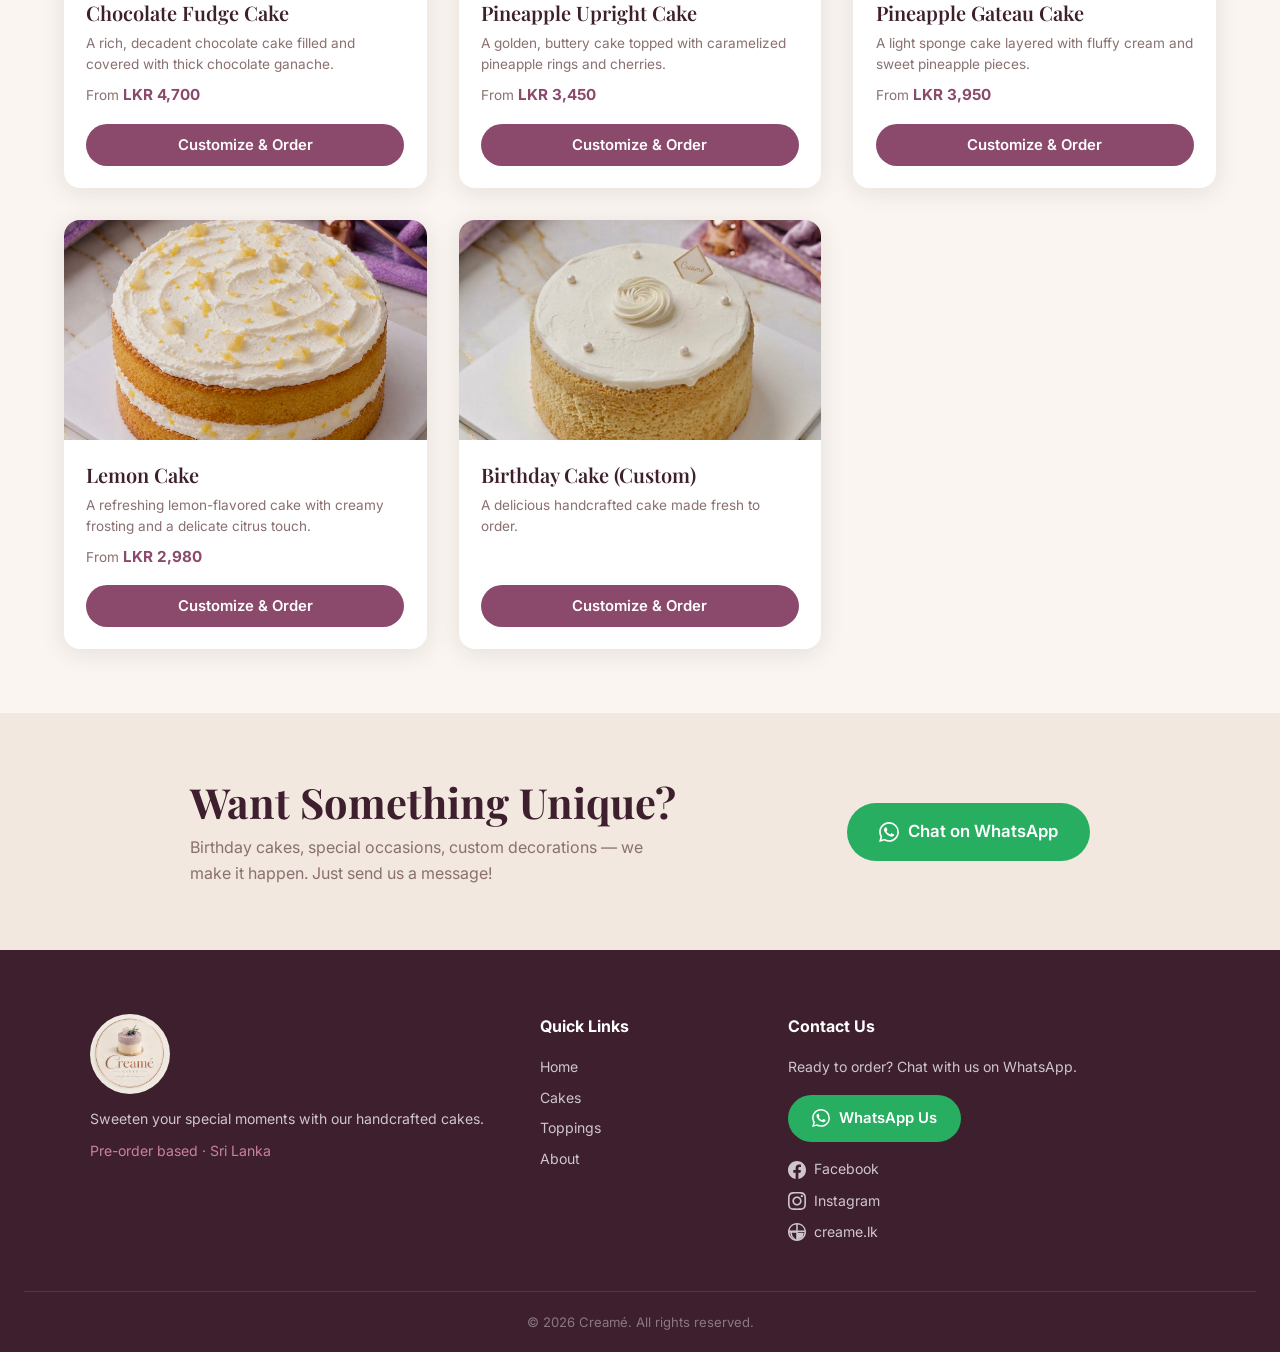
==== commit afb6e44d: "Fix size pre-selection, cake slices filter, hide no-price cakes, add social links to footer Co-Autho" ====
--- a/catalogue.html
+++ b/catalogue.html
@@ -101,12 +101,26 @@
         <a href="index.html#about">About</a>
       </div>
       <div class="footer-contact">
-        <h4>Order Now</h4>
+        <h4>Contact Us</h4>
         <p>Ready to order? Chat with us on WhatsApp.</p>
         <a href="https://wa.me/94XXXXXXXXX" target="_blank" class="btn-whatsapp" id="footerWA">
           <svg viewBox="0 0 24 24" fill="currentColor" width="18" height="18"><path d="M17.472 14.382c-.297-.149-1.758-.867-2.03-.967-.273-.099-.471-.148-.67.15-.197.297-.767.966-.94 1.164-.173.199-.347.223-.644.075-.297-.15-1.255-.463-2.39-1.475-.883-.788-1.48-1.761-1.653-2.059-.173-.297-.018-.458.13-.606.134-.133.298-.347.446-.52.149-.174.198-.298.298-.497.099-.198.05-.371-.025-.52-.075-.149-.669-1.612-.916-2.207-.242-.579-.487-.5-.669-.51-.173-.008-.371-.01-.57-.01-.198 0-.52.074-.792.372-.272.297-1.04 1.016-1.04 2.479 0 1.462 1.065 2.875 1.213 3.074.149.198 2.096 3.2 5.077 4.487.709.306 1.262.489 1.694.625.712.227 1.36.195 1.871.118.571-.085 1.758-.719 2.006-1.413.248-.694.248-1.289.173-1.413-.074-.124-.272-.198-.57-.347m-5.421 7.403h-.004a9.87 9.87 0 01-5.031-1.378l-.361-.214-3.741.982.998-3.648-.235-.374a9.86 9.86 0 01-1.51-5.26c.001-5.45 4.436-9.884 9.888-9.884 2.64 0 5.122 1.03 6.988 2.898a9.825 9.825 0 012.893 6.994c-.003 5.45-4.437 9.884-9.885 9.884m8.413-18.297A11.815 11.815 0 0012.05 0C5.495 0 .16 5.335.157 11.892c0 2.096.547 4.142 1.588 5.945L.057 24l6.305-1.654a11.882 11.882 0 005.683 1.448h.005c6.554 0 11.89-5.335 11.893-11.893a11.821 11.821 0 00-3.48-8.413z"/></svg>
           WhatsApp Us
         </a>
+        <div class="footer-social">
+          <a href="https://www.facebook.com/creame.lk" target="_blank" rel="noopener" aria-label="Facebook">
+            <svg viewBox="0 0 24 24" fill="currentColor" width="18" height="18"><path d="M24 12.073C24 5.405 18.627 0 12 0S0 5.405 0 12.073C0 18.1 4.388 23.094 10.125 24v-8.437H7.078v-3.49h3.047V9.41c0-3.025 1.792-4.697 4.533-4.697 1.312 0 2.686.235 2.686.235v2.97h-1.514c-1.491 0-1.956.93-1.956 1.886v2.27h3.328l-.532 3.49h-2.796V24C19.612 23.094 24 18.1 24 12.073z"/></svg>
+            Facebook
+          </a>
+          <a href="https://www.instagram.com/creame.lk" target="_blank" rel="noopener" aria-label="Instagram">
+            <svg viewBox="0 0 24 24" fill="currentColor" width="18" height="18"><path d="M12 2.163c3.204 0 3.584.012 4.85.07 3.252.148 4.771 1.691 4.919 4.919.058 1.265.069 1.645.069 4.849 0 3.205-.012 3.584-.069 4.849-.149 3.225-1.664 4.771-4.919 4.919-1.266.058-1.644.07-4.85.07-3.204 0-3.584-.012-4.849-.07-3.26-.149-4.771-1.699-4.919-4.92-.058-1.265-.07-1.644-.07-4.849 0-3.204.013-3.583.07-4.849.149-3.227 1.664-4.771 4.919-4.919 1.266-.057 1.645-.069 4.849-.069zm0-2.163c-3.259 0-3.667.014-4.947.072-4.358.2-6.78 2.618-6.98 6.98-.059 1.281-.073 1.689-.073 4.948 0 3.259.014 3.668.072 4.948.2 4.358 2.618 6.78 6.98 6.98 1.281.058 1.689.072 4.948.072 3.259 0 3.668-.014 4.948-.072 4.354-.2 6.782-2.618 6.979-6.98.059-1.28.073-1.689.073-4.948 0-3.259-.014-3.667-.072-4.947-.196-4.354-2.617-6.78-6.979-6.98-1.281-.059-1.69-.073-4.949-.073zm0 5.838c-3.403 0-6.162 2.759-6.162 6.162s2.759 6.163 6.162 6.163 6.162-2.759 6.162-6.163c0-3.403-2.759-6.162-6.162-6.162zm0 10.162c-2.209 0-4-1.79-4-4 0-2.209 1.791-4 4-4s4 1.791 4 4c0 2.21-1.791 4-4 4zm6.406-11.845c-.796 0-1.441.645-1.441 1.44s.645 1.44 1.441 1.44c.795 0 1.439-.645 1.439-1.44s-.644-1.44-1.439-1.44z"/></svg>
+            Instagram
+          </a>
+          <a href="https://www.creame.lk" target="_blank" rel="noopener" aria-label="Website">
+            <svg viewBox="0 0 24 24" fill="currentColor" width="18" height="18"><path d="M12 0C5.373 0 0 5.373 0 12s5.373 12 12 12 12-5.373 12-12S18.627 0 12 0zm-1 21.945A10.019 10.019 0 012.055 13H5.1a15.12 15.12 0 001.58 5.453L11 21.945zm0-11.945H2.055A10.019 10.019 0 0111 2.055V10zm2 0V2.055A10.019 10.019 0 0121.945 10H13zm0 2h8.945A10.019 10.019 0 0113 21.945V12zm-2 9.945A10.019 10.019 0 014.52 18.453 13.12 13.12 0 013.1 13H11v8.945zM13 13h7.9a13.12 13.12 0 01-1.42 5.453A10.019 10.019 0 0113 21.945V13z"/></svg>
+            creame.lk
+          </a>
+        </div>
       </div>
     </div>
     <div class="footer-bottom">
--- a/css/style.css
+++ b/css/style.css
@@ -419,6 +419,9 @@
 .footer-links a     { display: block; margin-bottom: .5rem; font-size: .88rem; transition: color var(--transition); }
 .footer-links a:hover { color: var(--blush); }
 .footer-contact p   { font-size: .88rem; margin-bottom: 1rem; }
+.footer-social      { display: flex; flex-direction: column; gap: .55rem; margin-top: 1rem; }
+.footer-social a    { display: flex; align-items: center; gap: .5rem; font-size: .88rem; color: rgba(255,255,255,.75); transition: color var(--transition); }
+.footer-social a:hover { color: var(--blush); }
 .footer-bottom {
   border-top: 1px solid rgba(255,255,255,.1);
   text-align: center;
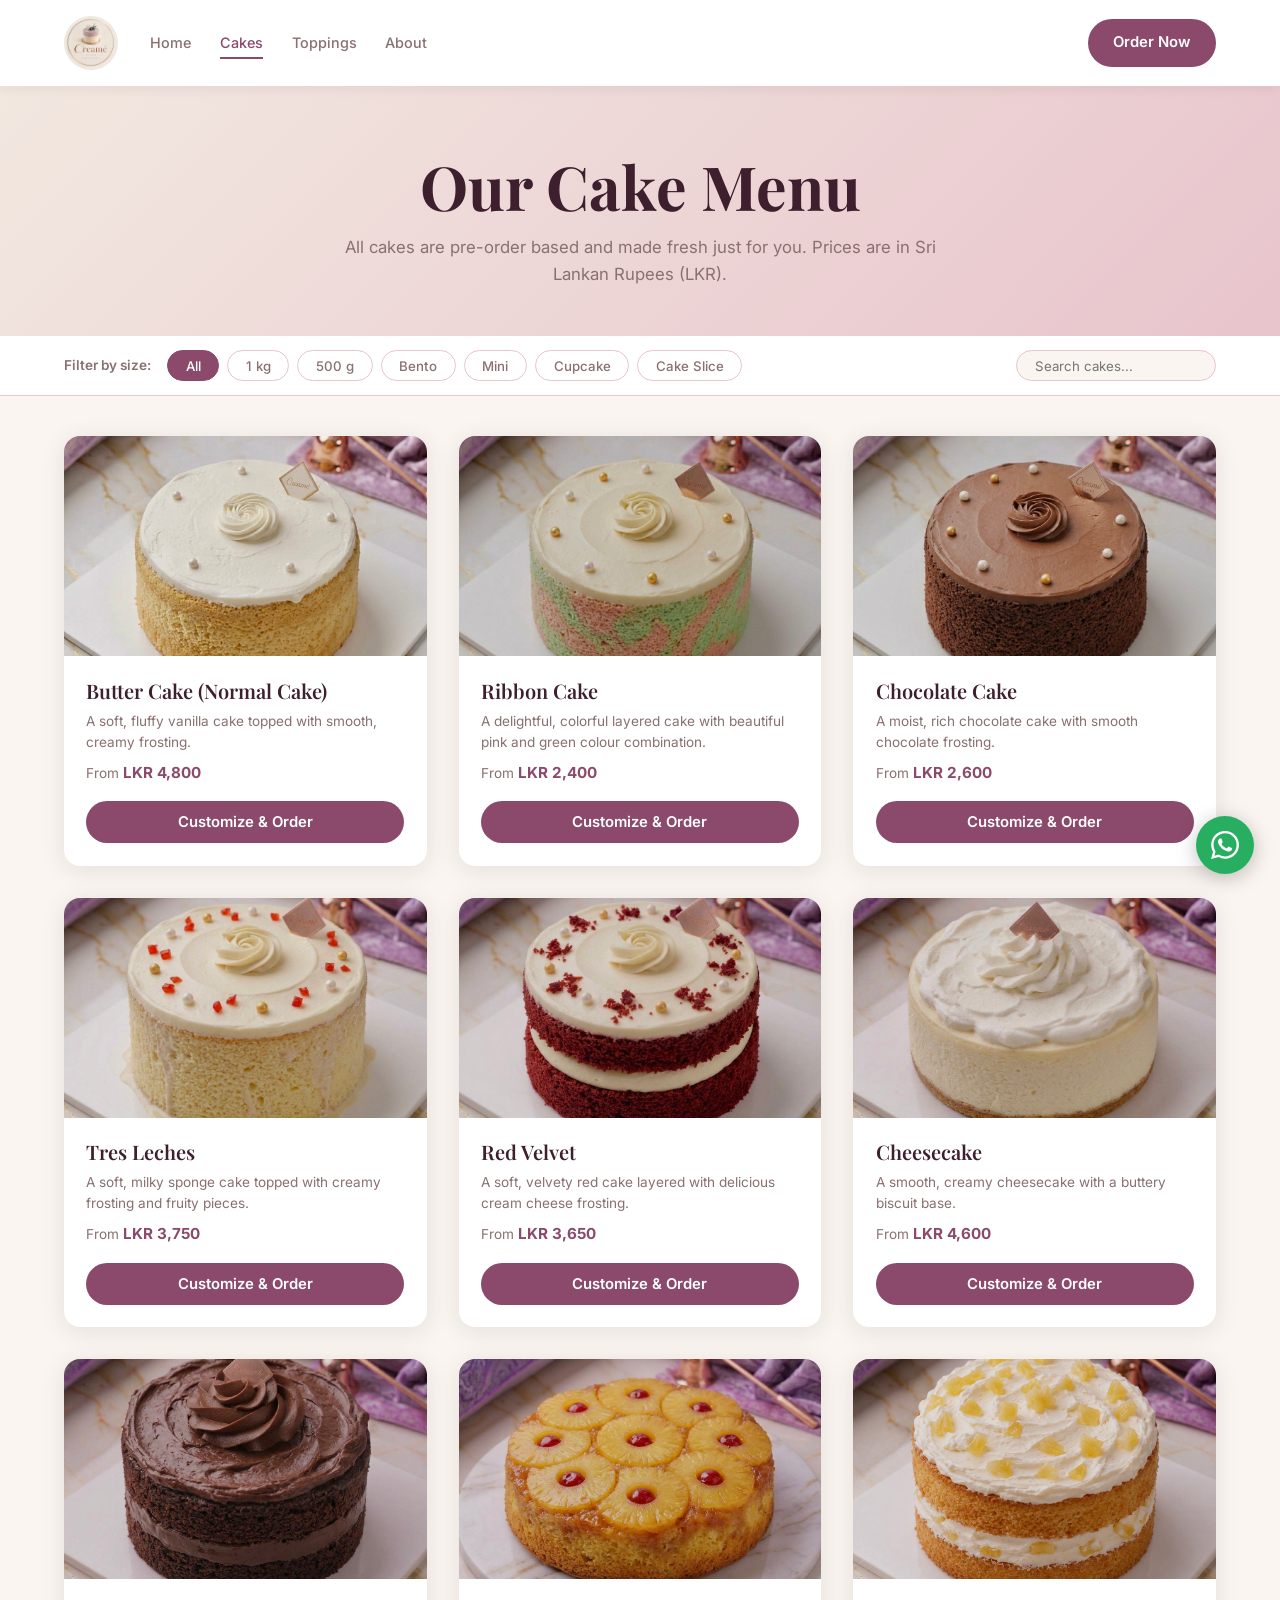
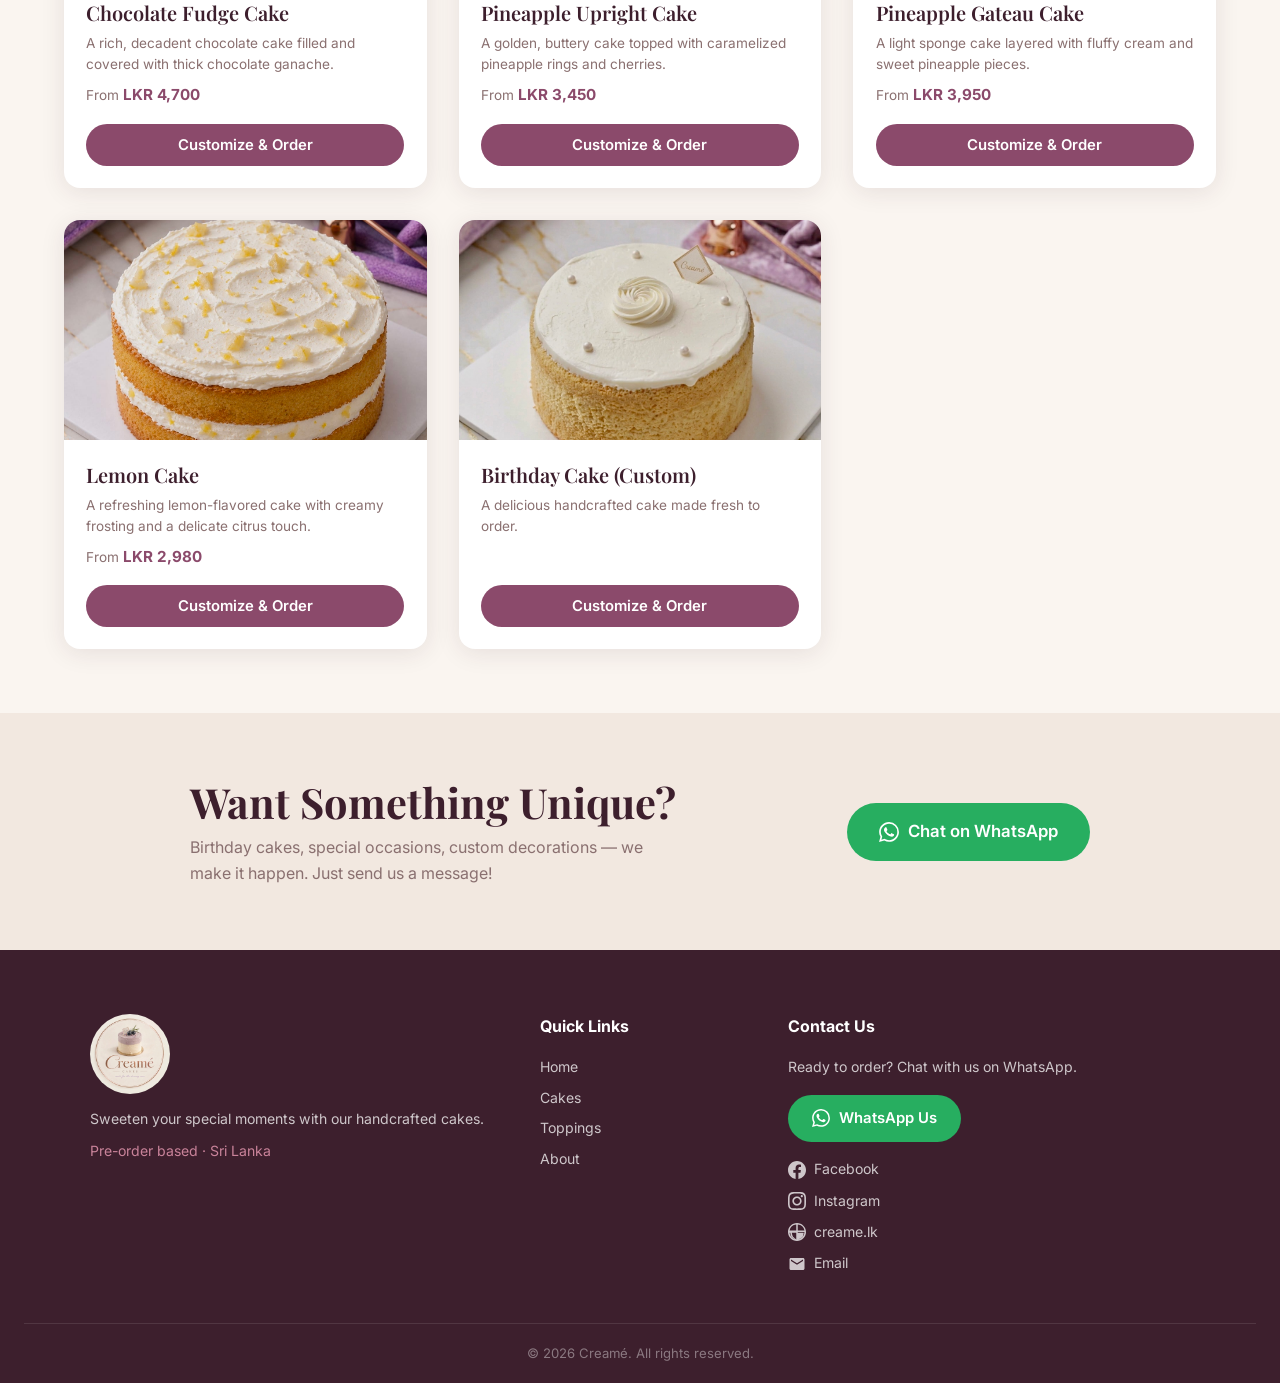
==== commit 88cbe8c4: "Fix cake slices filter, update Sheets URL, and add social/email links - Fix CSV parser to skip extra" ====
--- a/catalogue.html
+++ b/catalogue.html
@@ -108,17 +108,21 @@
           WhatsApp Us
         </a>
         <div class="footer-social">
-          <a href="https://www.facebook.com/creame.lk" target="_blank" rel="noopener" aria-label="Facebook">
+          <a href="https://www.facebook.com/share/1PmbBHxMuF/?mibextid=wwXIfr" target="_blank" rel="noopener" aria-label="Facebook">
             <svg viewBox="0 0 24 24" fill="currentColor" width="18" height="18"><path d="M24 12.073C24 5.405 18.627 0 12 0S0 5.405 0 12.073C0 18.1 4.388 23.094 10.125 24v-8.437H7.078v-3.49h3.047V9.41c0-3.025 1.792-4.697 4.533-4.697 1.312 0 2.686.235 2.686.235v2.97h-1.514c-1.491 0-1.956.93-1.956 1.886v2.27h3.328l-.532 3.49h-2.796V24C19.612 23.094 24 18.1 24 12.073z"/></svg>
             Facebook
           </a>
-          <a href="https://www.instagram.com/creame.lk" target="_blank" rel="noopener" aria-label="Instagram">
+          <a href="https://instagram.com/creame.lk?rpxt=MW51bnQ0bjRlNmVxMQ%3D%3D" target="_blank" rel="noopener" aria-label="Instagram">
             <svg viewBox="0 0 24 24" fill="currentColor" width="18" height="18"><path d="M12 2.163c3.204 0 3.584.012 4.85.07 3.252.148 4.771 1.691 4.919 4.919.058 1.265.069 1.645.069 4.849 0 3.205-.012 3.584-.069 4.849-.149 3.225-1.664 4.771-4.919 4.919-1.266.058-1.644.07-4.85.07-3.204 0-3.584-.012-4.849-.07-3.26-.149-4.771-1.699-4.919-4.92-.058-1.265-.07-1.644-.07-4.849 0-3.204.013-3.583.07-4.849.149-3.227 1.664-4.771 4.919-4.919 1.266-.057 1.645-.069 4.849-.069zm0-2.163c-3.259 0-3.667.014-4.947.072-4.358.2-6.78 2.618-6.98 6.98-.059 1.281-.073 1.689-.073 4.948 0 3.259.014 3.668.072 4.948.2 4.358 2.618 6.78 6.98 6.98 1.281.058 1.689.072 4.948.072 3.259 0 3.668-.014 4.948-.072 4.354-.2 6.782-2.618 6.979-6.98.059-1.28.073-1.689.073-4.948 0-3.259-.014-3.667-.072-4.947-.196-4.354-2.617-6.78-6.979-6.98-1.281-.059-1.69-.073-4.949-.073zm0 5.838c-3.403 0-6.162 2.759-6.162 6.162s2.759 6.163 6.162 6.163 6.162-2.759 6.162-6.163c0-3.403-2.759-6.162-6.162-6.162zm0 10.162c-2.209 0-4-1.79-4-4 0-2.209 1.791-4 4-4s4 1.791 4 4c0 2.21-1.791 4-4 4zm6.406-11.845c-.796 0-1.441.645-1.441 1.44s.645 1.44 1.441 1.44c.795 0 1.439-.645 1.439-1.44s-.644-1.44-1.439-1.44z"/></svg>
             Instagram
           </a>
           <a href="https://www.creame.lk" target="_blank" rel="noopener" aria-label="Website">
             <svg viewBox="0 0 24 24" fill="currentColor" width="18" height="18"><path d="M12 0C5.373 0 0 5.373 0 12s5.373 12 12 12 12-5.373 12-12S18.627 0 12 0zm-1 21.945A10.019 10.019 0 012.055 13H5.1a15.12 15.12 0 001.58 5.453L11 21.945zm0-11.945H2.055A10.019 10.019 0 0111 2.055V10zm2 0V2.055A10.019 10.019 0 0121.945 10H13zm0 2h8.945A10.019 10.019 0 0113 21.945V12zm-2 9.945A10.019 10.019 0 014.52 18.453 13.12 13.12 0 013.1 13H11v8.945zM13 13h7.9a13.12 13.12 0 01-1.42 5.453A10.019 10.019 0 0113 21.945V13z"/></svg>
             creame.lk
+          </a>
+          <a href="mailto:creamedreame@gmail.com" aria-label="Email">
+            <svg viewBox="0 0 24 24" fill="currentColor" width="18" height="18"><path d="M20 4H4c-1.1 0-2 .9-2 2v12c0 1.1.9 2 2 2h16c1.1 0 2-.9 2-2V6c0-1.1-.9-2-2-2zm0 4l-8 5-8-5V6l8 5 8-5v2z"/></svg>
+            Email
           </a>
         </div>
       </div>
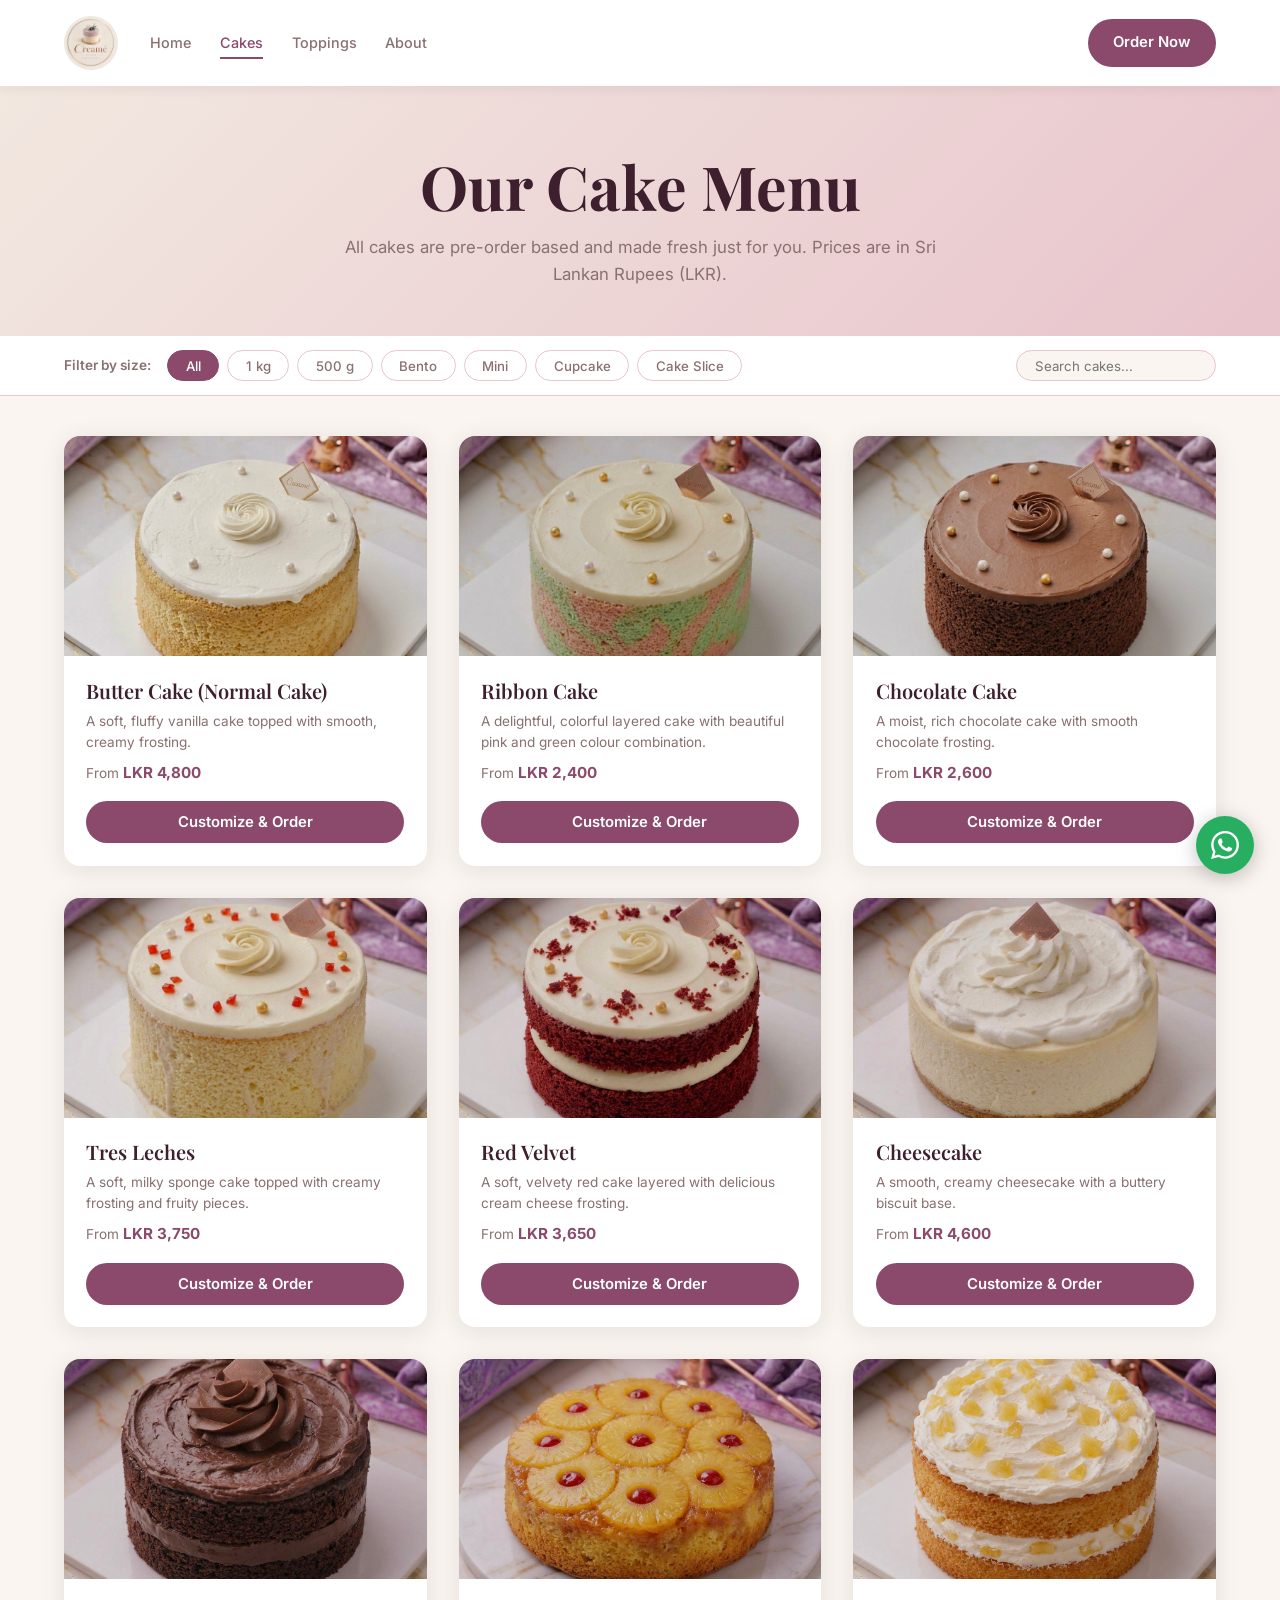
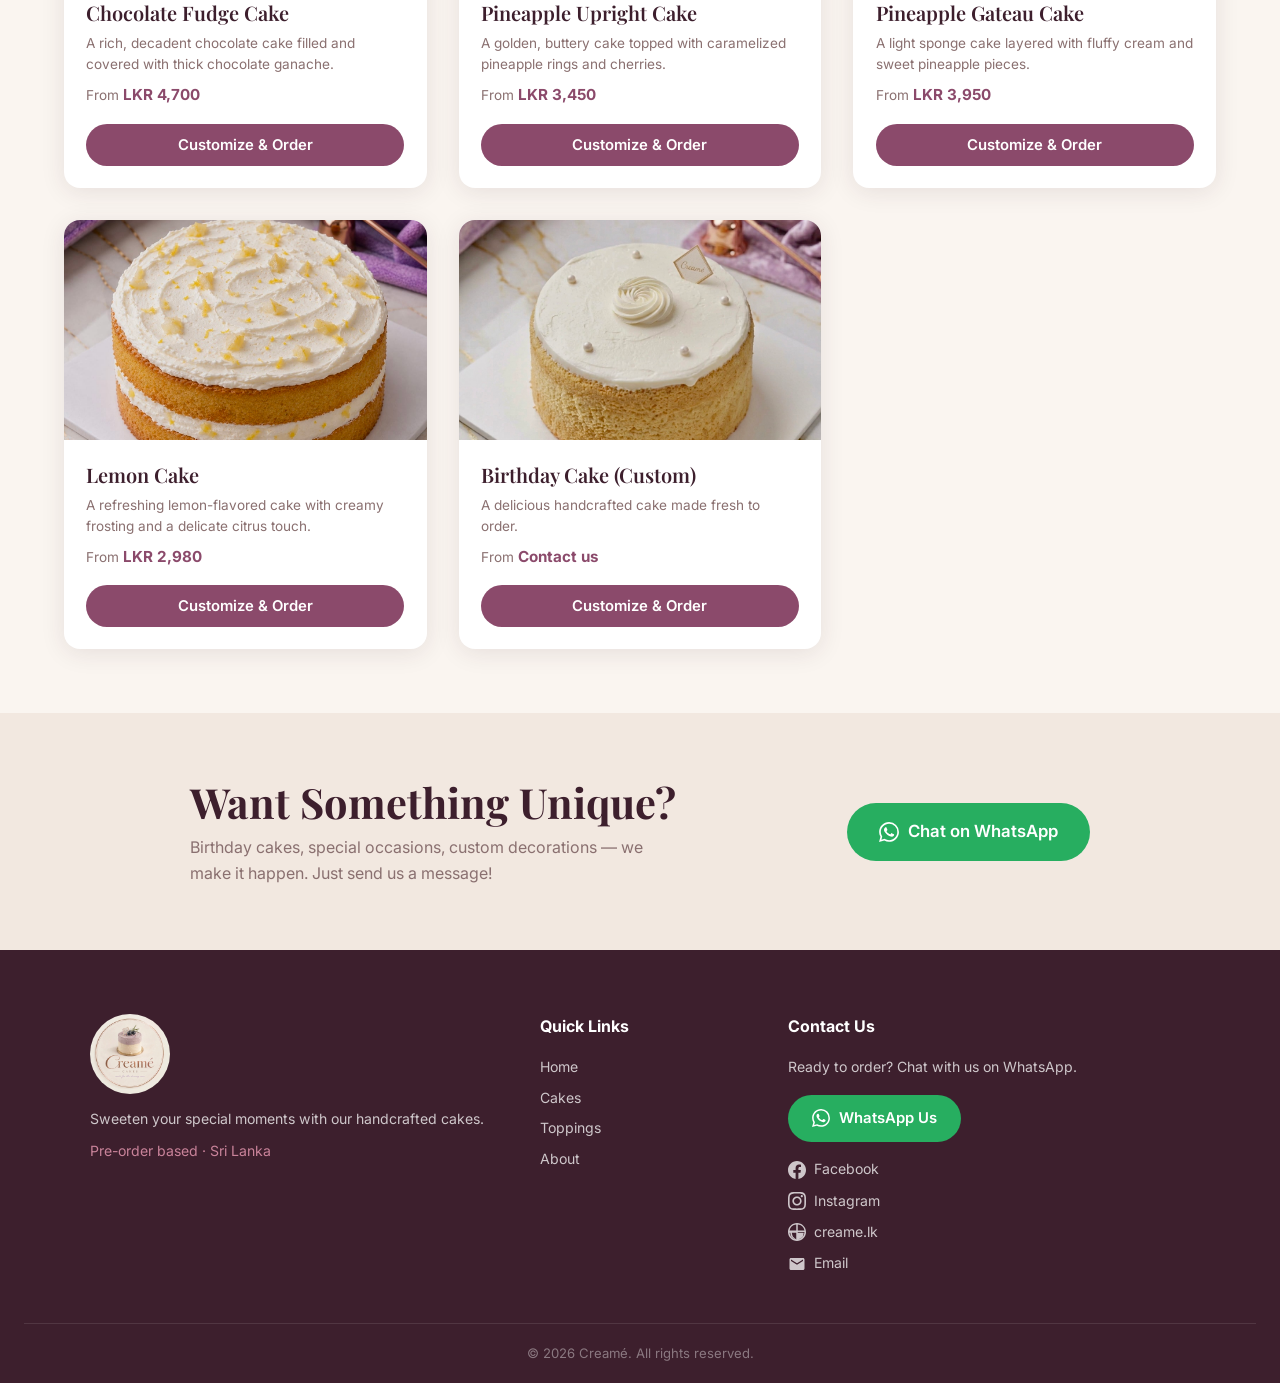
==== commit 9a49a3fd: "Rename 'Cake Inscription' to 'Personalized Icing Wording' Co-Authored-By: Claude Sonnet 4.6 <noreply" ====
--- a/catalogue.html
+++ b/catalogue.html
@@ -159,7 +159,7 @@
         </div>
 
         <div class="modal-section">
-          <h4>Cake Inscription <span class="optional">(optional)</span></h4>
+          <h4>Personalized Icing Wording <span class="optional">(optional)</span></h4>
           <input type="text" id="modalInscription" class="modal-input"
             placeholder="e.g. Happy Birthday Sarah" maxlength="80" />
         </div>
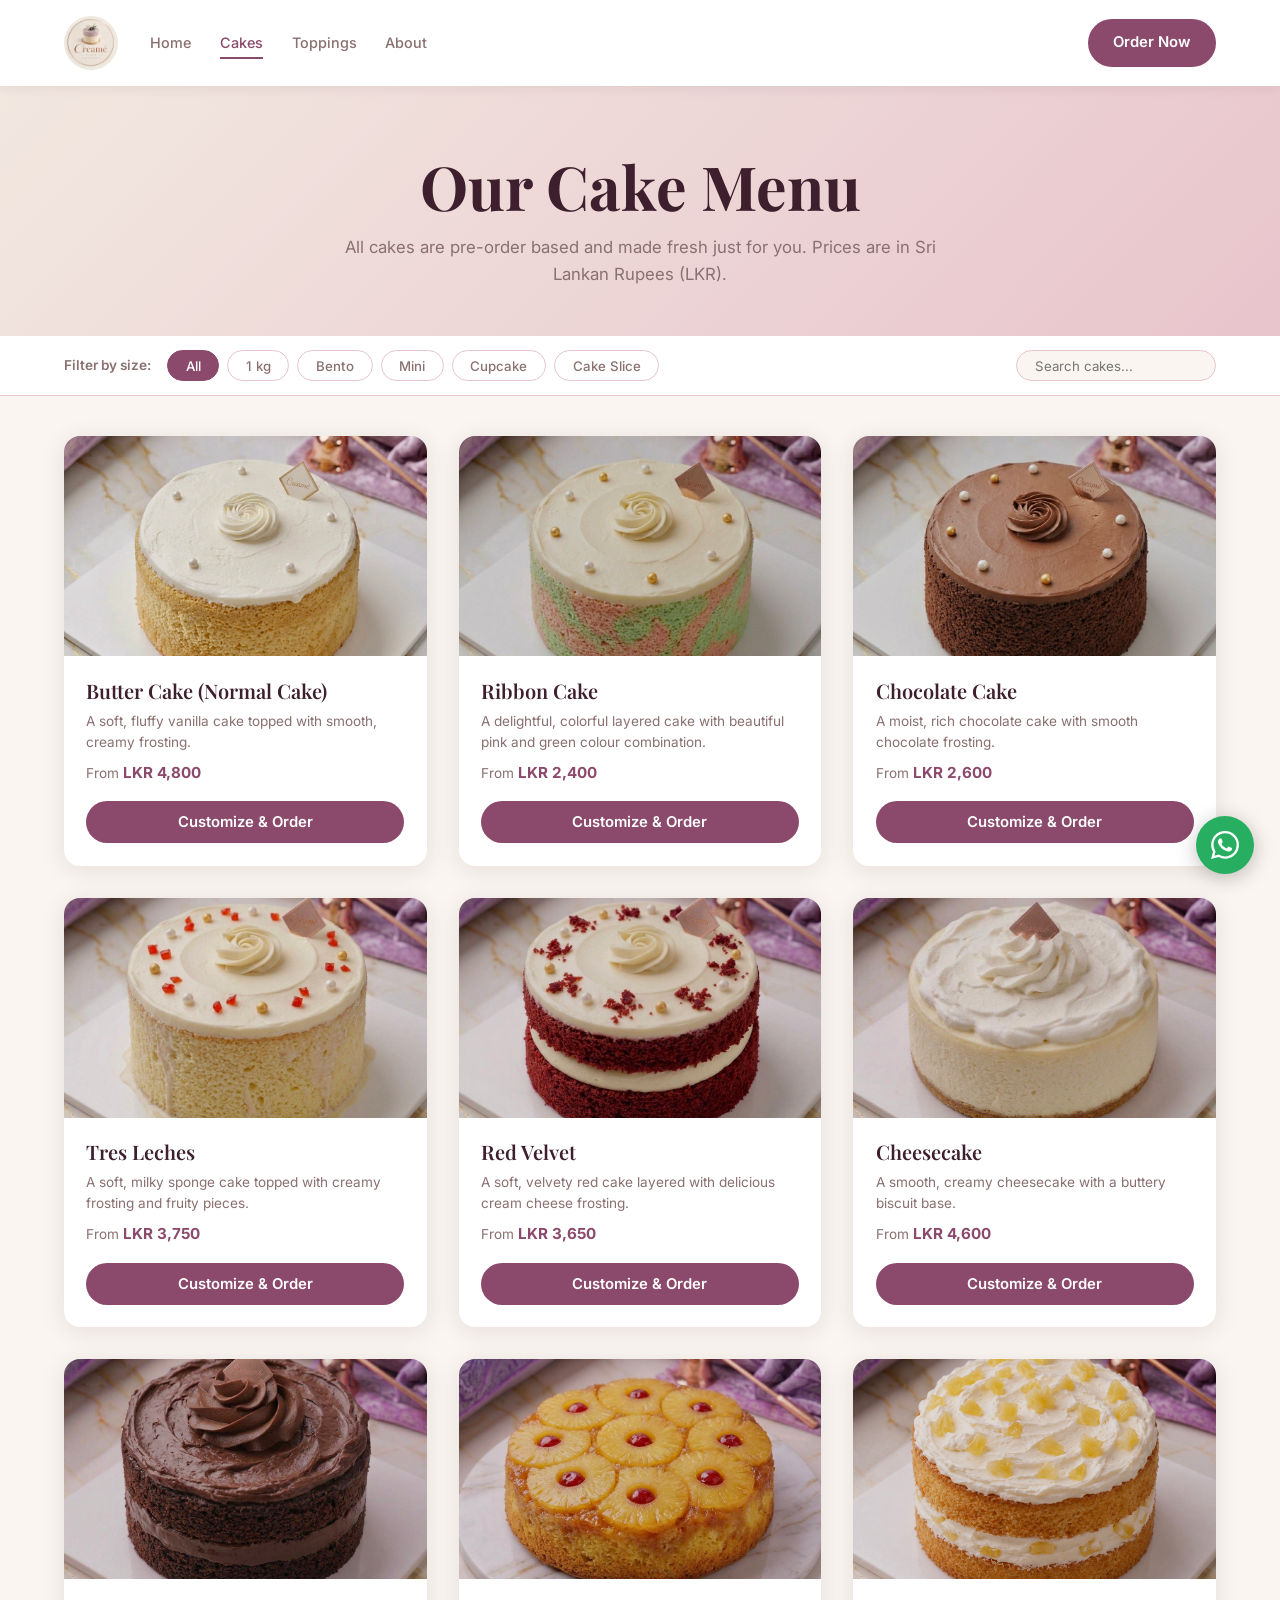
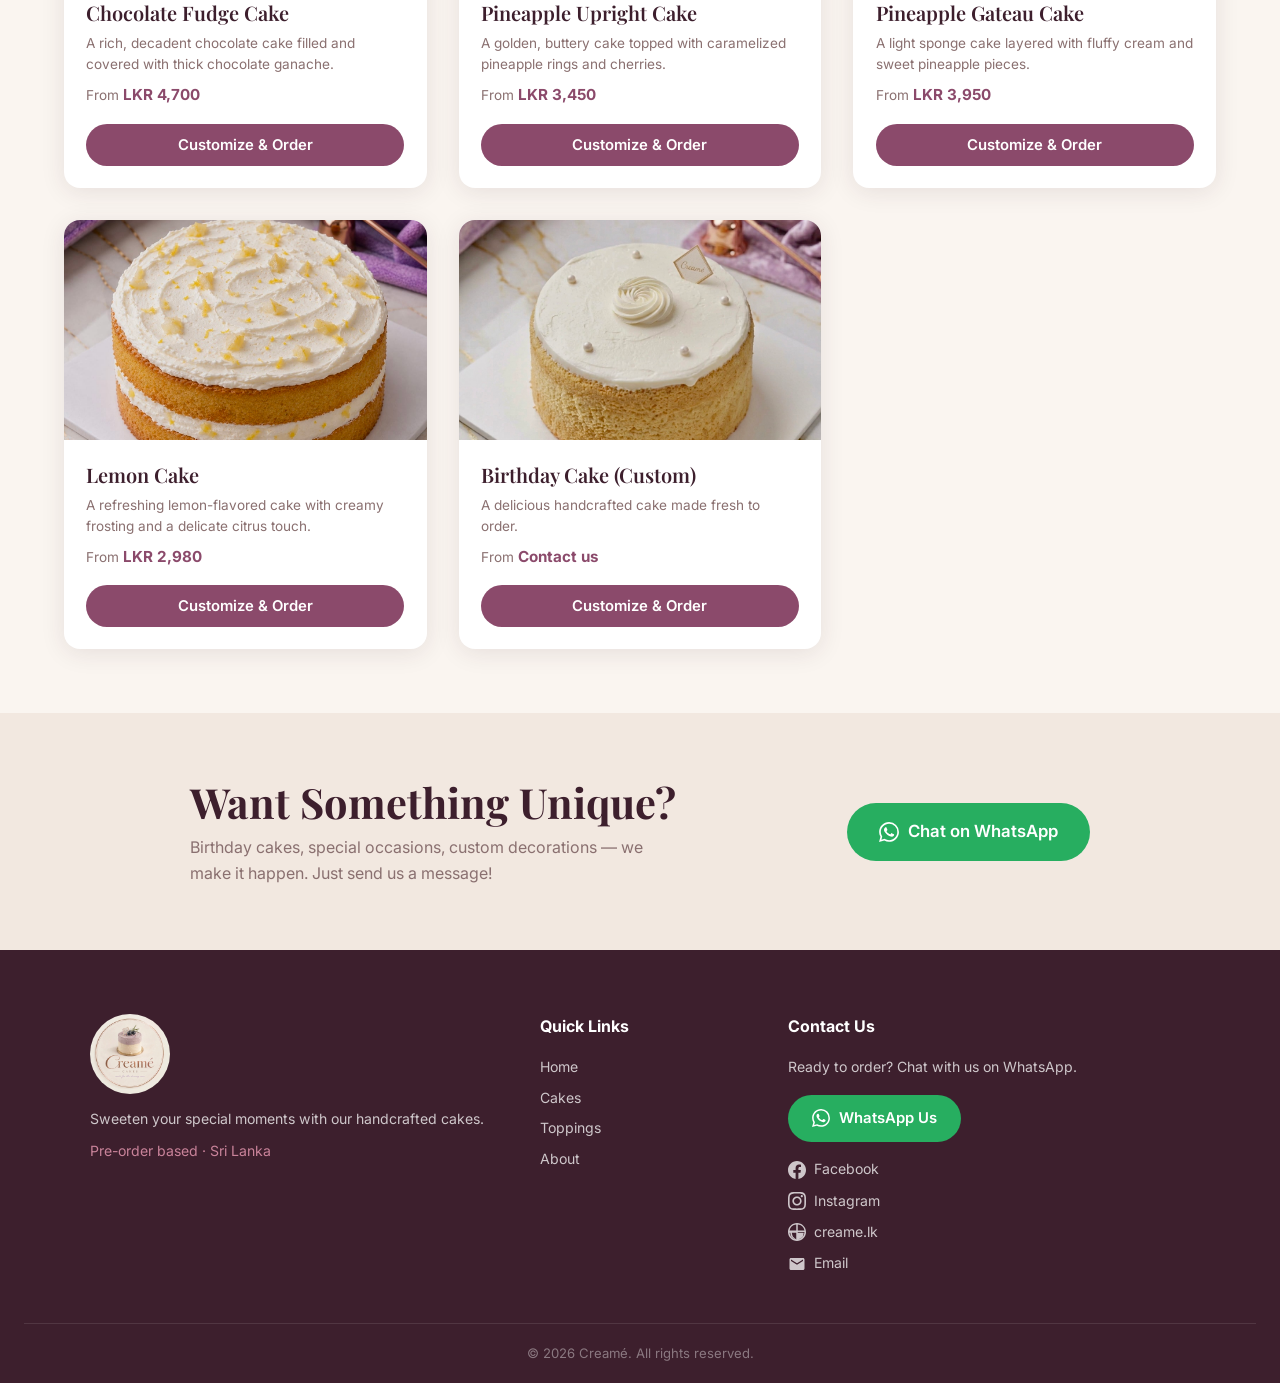
==== commit e3f9df69: "Remove Cake Slices from home categories and 500g from catalogue filters Co-Authored-By: Claude Sonne" ====
--- a/catalogue.html
+++ b/catalogue.html
@@ -54,7 +54,6 @@
       <div class="filter-tabs" id="filterTabs">
         <button class="filter-tab active" data-size="all">All</button>
         <button class="filter-tab" data-size="1kg">1 kg</button>
-        <button class="filter-tab" data-size="500g">500 g</button>
         <button class="filter-tab" data-size="bento">Bento</button>
         <button class="filter-tab" data-size="mini">Mini</button>
         <button class="filter-tab" data-size="cupcake">Cupcake</button>
@@ -165,7 +164,15 @@
         </div>
 
         <div class="modal-section">
-          <h4>Delivery Date</h4>
+          <h4>Receiving Method</h4>
+          <div class="receiving-opts">
+            <button class="receiving-opt active" data-method="Pickup" onclick="selectReceiving(this)">Pickup</button>
+            <button class="receiving-opt" data-method="Delivery" onclick="selectReceiving(this)">Delivery</button>
+          </div>
+        </div>
+
+        <div class="modal-section">
+          <h4>Expected Date</h4>
           <input type="date" id="modalDate" class="modal-input" />
         </div>
 
--- a/css/style.css
+++ b/css/style.css
@@ -689,6 +689,16 @@
 .icing-label { display: block; font-size: .82rem; font-weight: 600; color: var(--choco); }
 .icing-price { display: block; font-size: .95rem; font-weight: 700; color: var(--rose); margin-top: .2rem; }
 
+/* Receiving method */
+.receiving-opts { display: flex; gap: .7rem; }
+.receiving-opt {
+  flex: 1; padding: .55rem 1rem; border: 2px solid var(--border);
+  border-radius: 8px; background: var(--white); font-size: .9rem;
+  font-weight: 600; color: var(--choco); cursor: pointer; transition: all .2s;
+}
+.receiving-opt:hover  { border-color: var(--rose-light); color: var(--rose); }
+.receiving-opt.active { background: var(--rose); border-color: var(--rose); color: var(--white); }
+
 /* Toppings multi-select */
 .modal-toppings {
   display: grid;
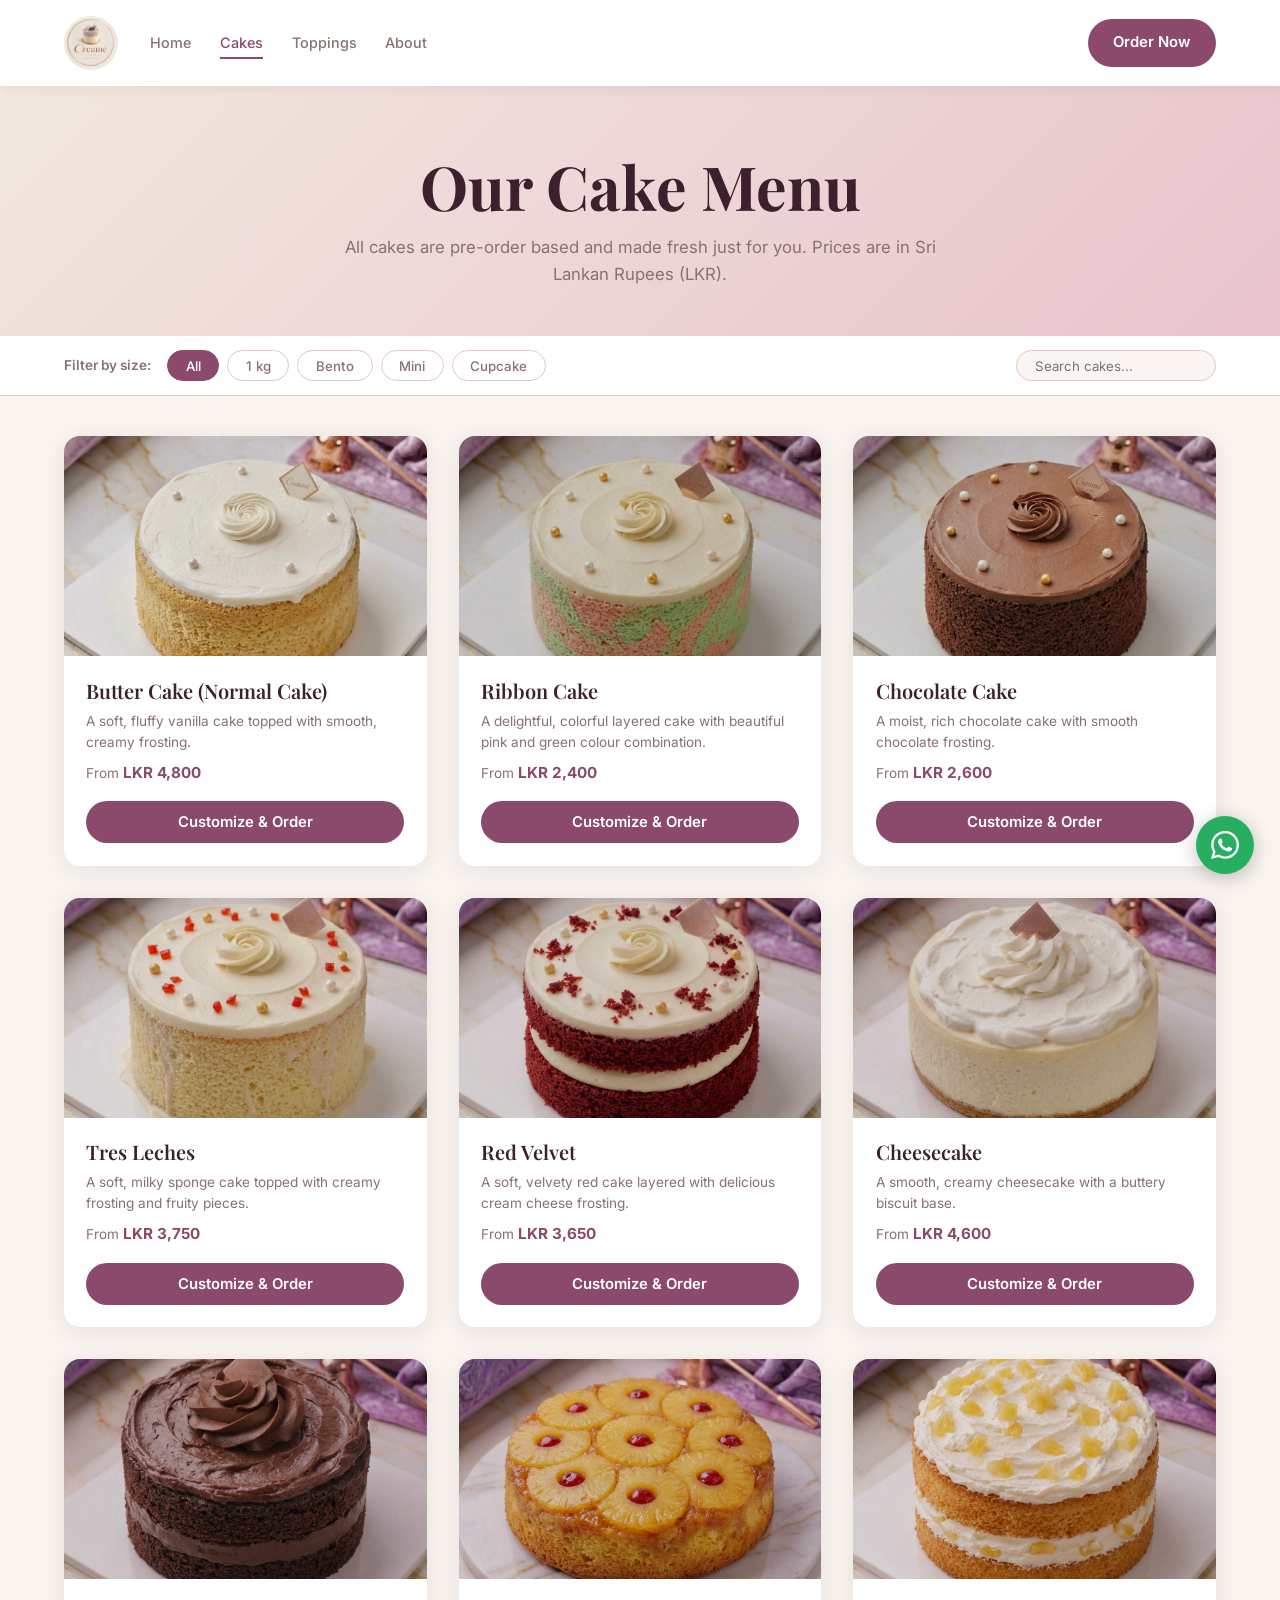
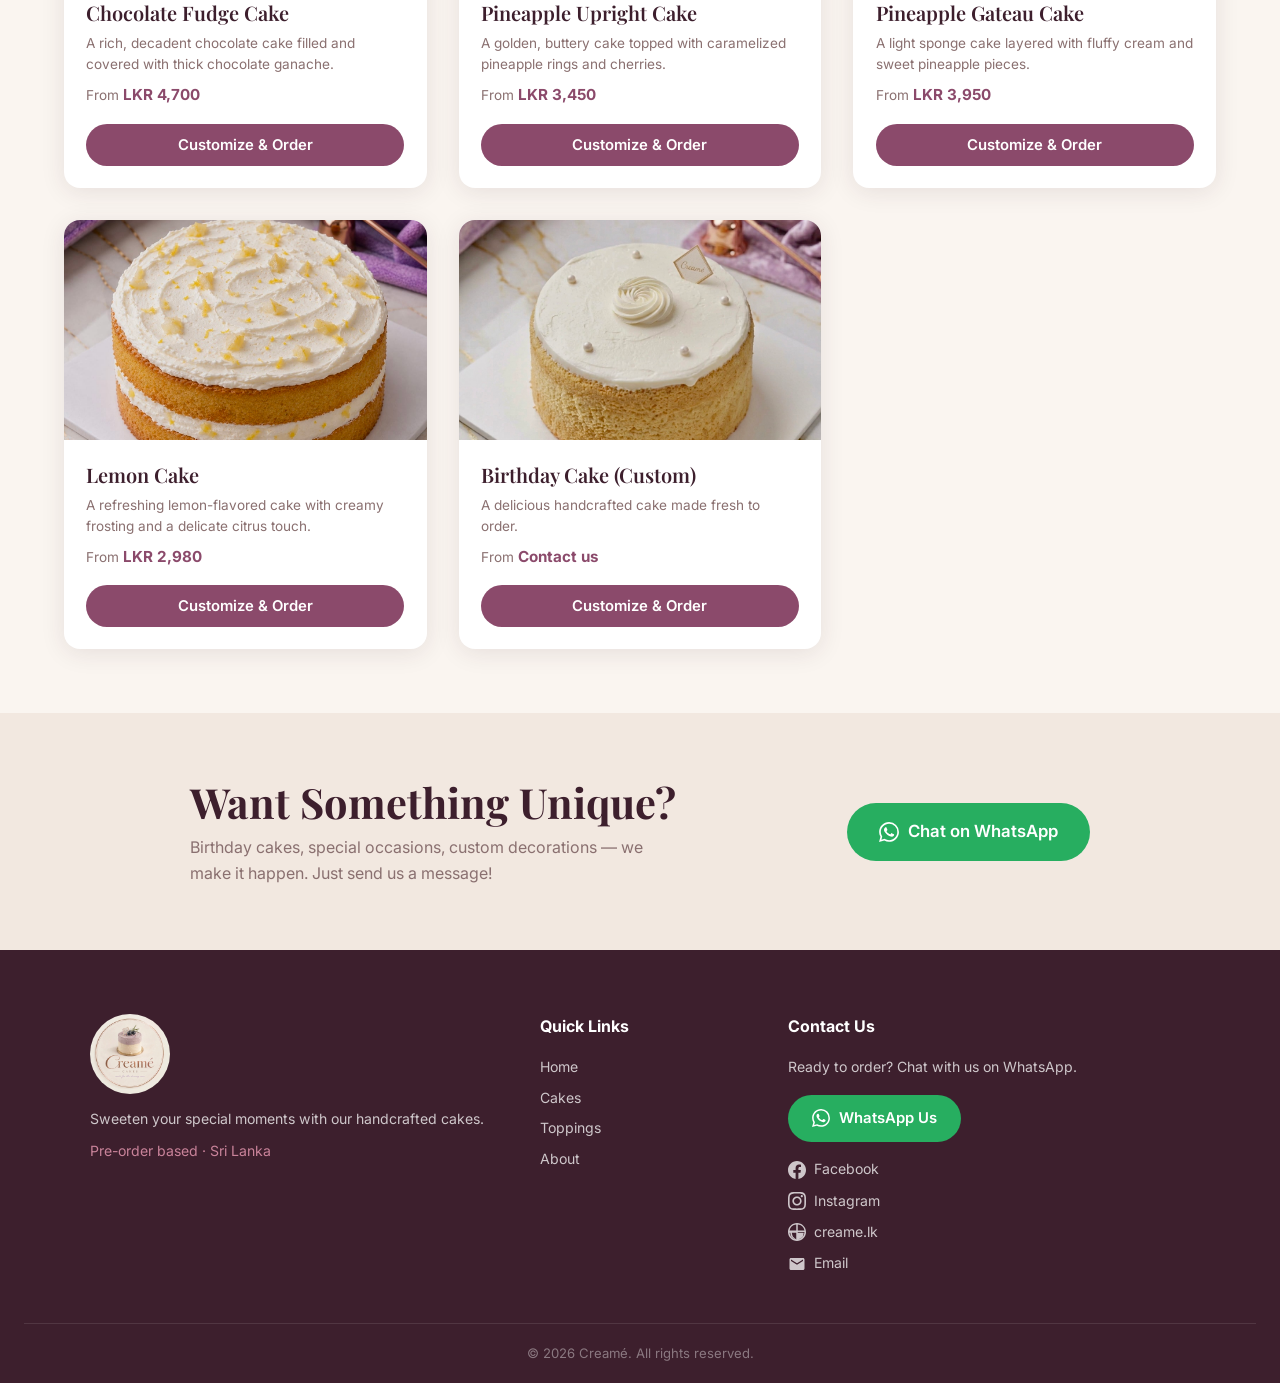
==== commit 0d8b0f3f: "Remove Cake Slice from catalogue filters Co-Authored-By: Claude Sonnet 4.6 <noreply@anthropic.com>" ====
--- a/catalogue.html
+++ b/catalogue.html
@@ -57,7 +57,6 @@
         <button class="filter-tab" data-size="bento">Bento</button>
         <button class="filter-tab" data-size="mini">Mini</button>
         <button class="filter-tab" data-size="cupcake">Cupcake</button>
-        <button class="filter-tab" data-size="slice">Cake Slice</button>
       </div>
       <input type="search" id="cakeSearch" class="cake-search" placeholder="Search cakes..." oninput="filterBySearch(this.value)" />
     </div>
